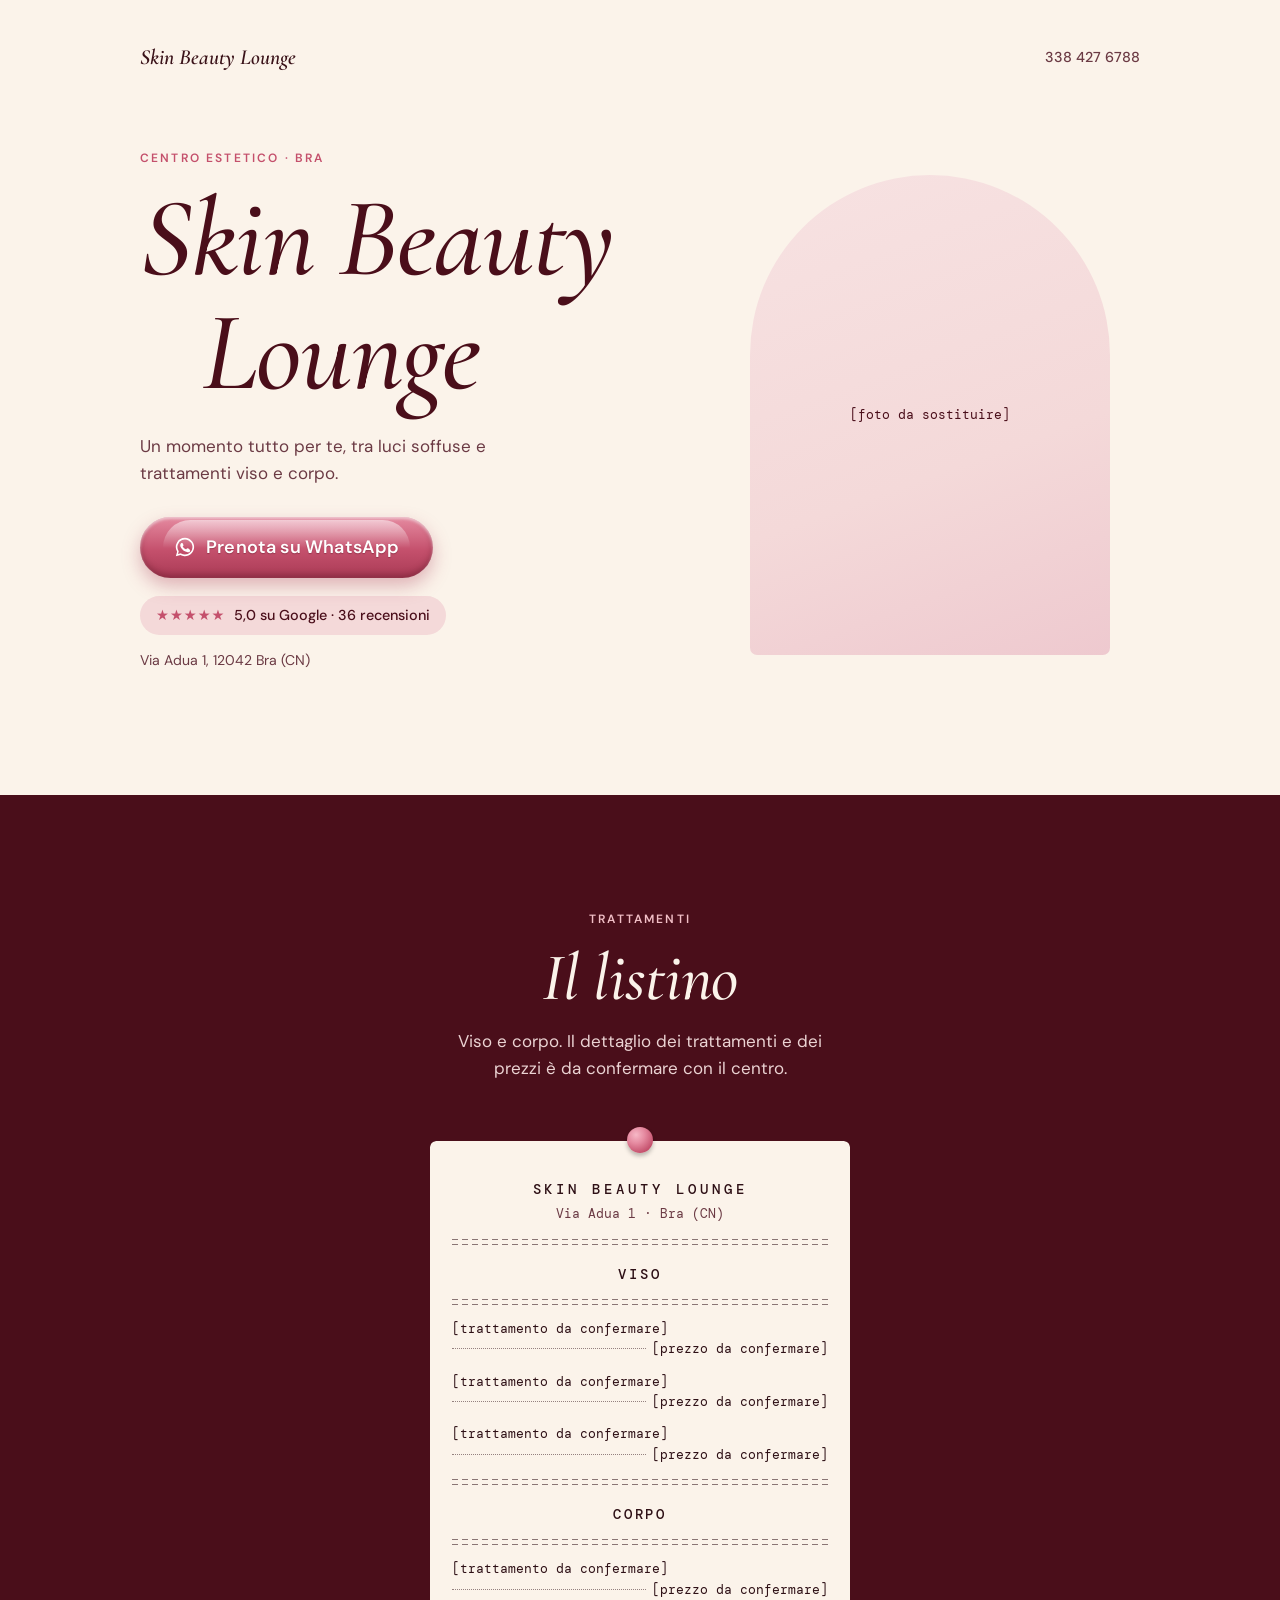
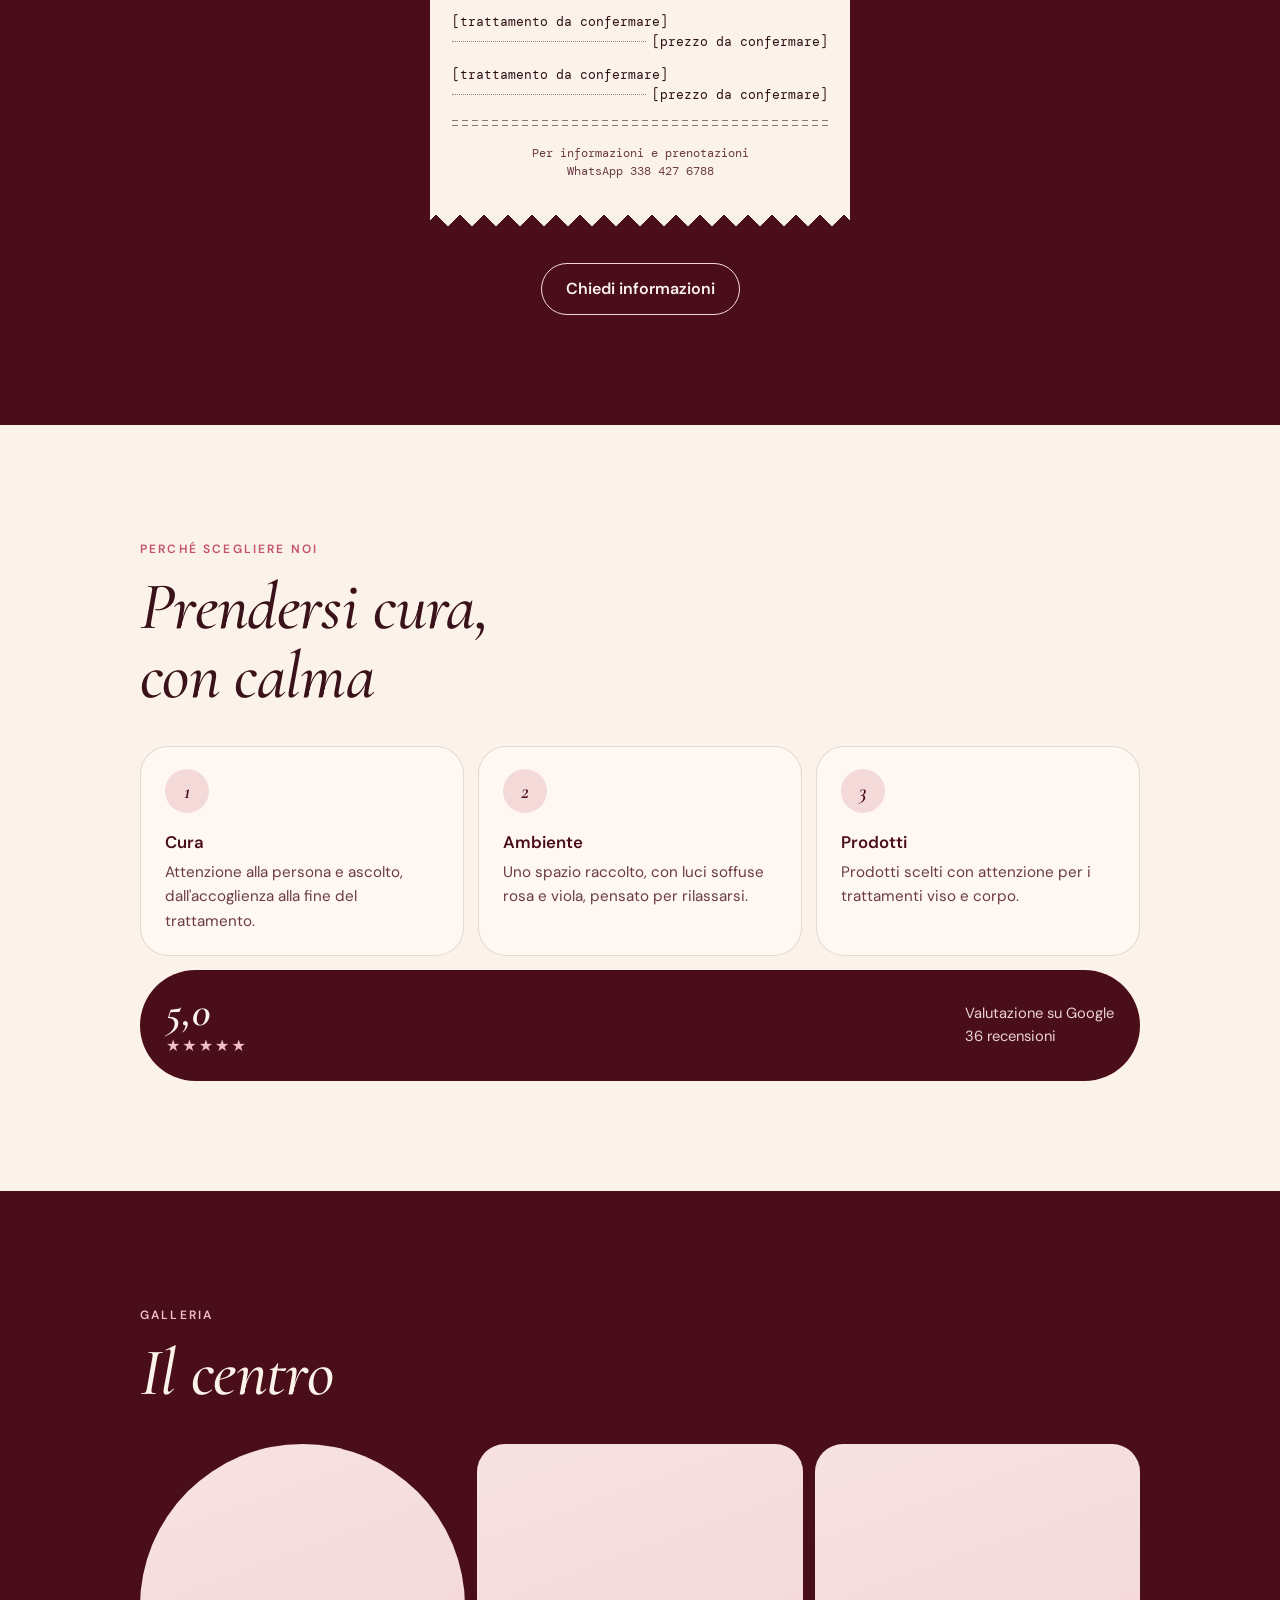
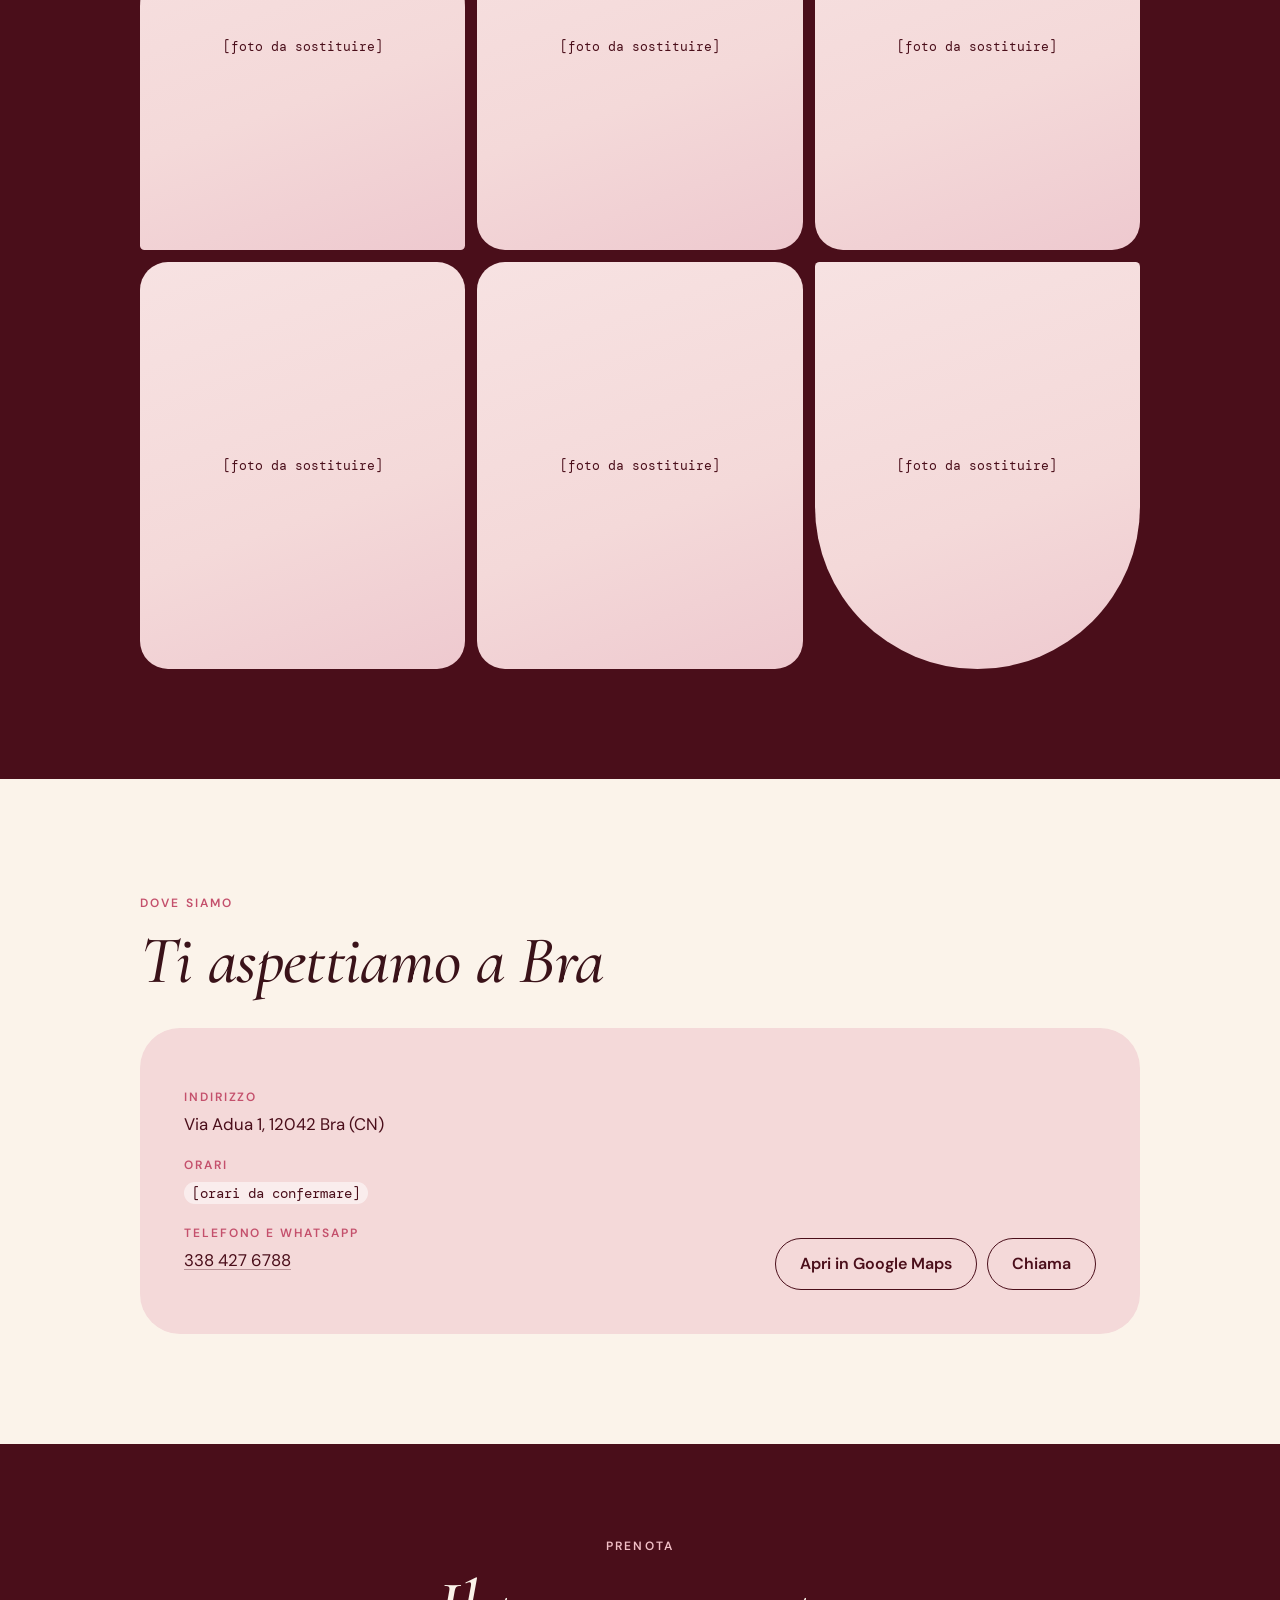
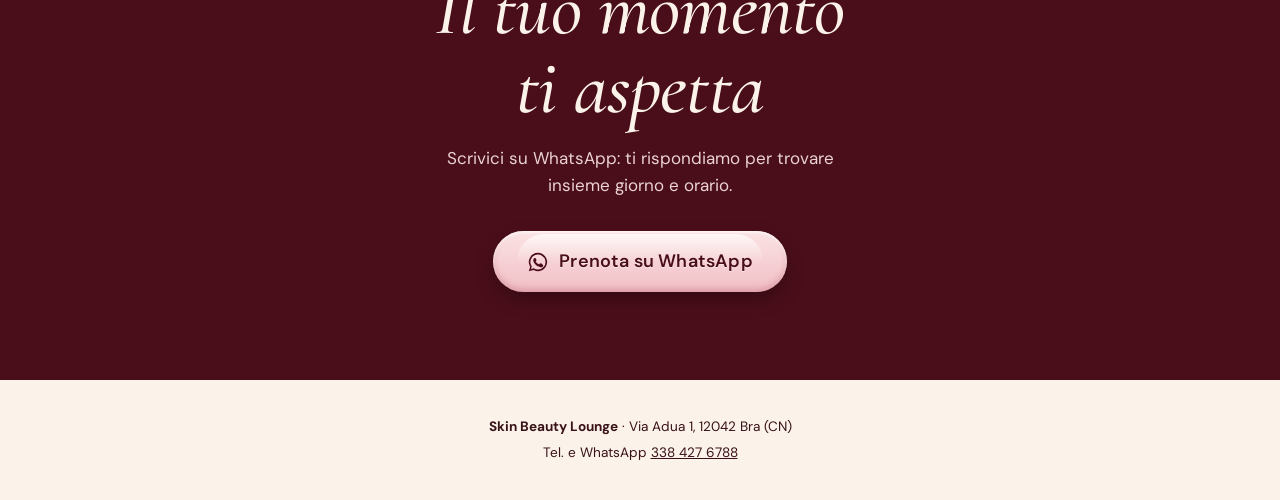
==== skin-beauty-lounge/index.html @ 9fcbefdb "Demo one-page Skin Beauty Lounge (Bra): landing mobile-first con listino a scontrino e pulsanti luci" ====
<!doctype html>
<html lang="it">
<head>
<meta charset="utf-8">
<meta name="viewport" content="width=device-width, initial-scale=1, viewport-fit=cover">
<title>Skin Beauty Lounge · Centro estetico a Bra</title>
<meta name="description" content="Skin Beauty Lounge, centro estetico in Via Adua 1 a Bra (CN). Trattamenti viso e corpo. Prenota su WhatsApp.">
<meta name="robots" content="noindex, nofollow">
<meta name="theme-color" content="#FBF3EA">
<link rel="preconnect" href="https://fonts.googleapis.com">
<link rel="preconnect" href="https://fonts.gstatic.com" crossorigin>
<link href="https://fonts.googleapis.com/css2?family=Cormorant+Garamond:ital,wght@1,500;1,600&family=DM+Mono:wght@400;500&family=DM+Sans:opsz,wght@9..40,400;9..40,500;9..40,600&display=swap" rel="stylesheet">
<style>
  :root{
    --cipria:#F4D9D9;
    --crema:#FBF3EA;
    --bordeaux:#4A0E1A;
    --rosa:#C4506C;
    --testo:#3A1219;
    --testo-soft:#6B3A44;
    --linea:rgba(74,14,26,.14);
    --r-xl:40px;
    --r-lg:28px;
    --gutter:20px;
    --serif:"Cormorant Garamond", "Playfair Display", Georgia, serif;
    --sans:"DM Sans", system-ui, -apple-system, "Segoe UI", sans-serif;
    --mono:"DM Mono", ui-monospace, "SFMono-Regular", Menlo, monospace;
  }
  *,*::before,*::after{box-sizing:border-box}
  html{-webkit-text-size-adjust:100%;scroll-behavior:smooth}
  body{
    margin:0;background:var(--crema);color:var(--testo);
    font-family:var(--sans);font-size:1rem;line-height:1.6;
    overflow-x:hidden;
    padding-bottom:calc(88px + env(safe-area-inset-bottom));
  }
  img{display:block;max-width:100%}
  a{color:inherit}
  .wrap{width:100%;max-width:1080px;margin:0 auto;padding:0 var(--gutter)}
  section{padding:72px 0}
  .crema{background:var(--crema);color:var(--testo)}
  .bordeaux{background:var(--bordeaux);color:var(--crema)}

  .eyebrow{
    display:inline-block;font-size:.75rem;font-weight:600;letter-spacing:.18em;
    text-transform:uppercase;color:var(--rosa);margin:0 0 14px;
  }
  .bordeaux .eyebrow{color:#F1BFC6}
  h1,h2{font-family:var(--serif);font-style:italic;font-weight:500;line-height:1.02;margin:0;letter-spacing:-.01em}
  h2{font-size:clamp(2.6rem, 10vw, 4.2rem)}
  .lead{font-size:1.0625rem;color:var(--testo-soft);max-width:34ch;margin:16px 0 0}
  .bordeaux .lead{color:#EBD3D3}

  /* ---------- Pulsanti lucidi a pillola ---------- */
  .gel{
    position:relative;isolation:isolate;
    display:inline-flex;align-items:center;justify-content:center;gap:10px;
    min-height:58px;padding:16px 34px;border:0;border-radius:999px;
    font-family:var(--sans);font-weight:600;font-size:1.125rem;letter-spacing:.01em;
    color:#fff;white-space:nowrap;text-decoration:none;text-shadow:0 1px 1px rgba(74,14,26,.35);
    background:linear-gradient(180deg,#E58AA0 0%,#C4506C 55%,#A93A55 100%);
    box-shadow:inset 0 2px 3px rgba(255,255,255,.55), inset 0 -3px 6px rgba(74,14,26,.35), 0 8px 18px rgba(169,58,85,.35);
    transition:transform .2s ease, filter .2s ease;
    -webkit-tap-highlight-color:transparent;
  }
  .gel::before{
    content:"";position:absolute;z-index:-1;pointer-events:none;
    top:3px;left:8%;right:8%;height:46%;
    border-radius:999px 999px 40px 40px / 999px 999px 18px 18px;
    background:linear-gradient(180deg,rgba(255,255,255,.55) 0%,rgba(255,255,255,0) 100%);
  }
  .gel svg{width:22px;height:22px;flex:none}
  .gel:hover{transform:translateY(-2px);filter:brightness(1.06)}
  .gel:active{transform:translateY(1px);filter:brightness(1)}
  .gel:focus-visible{outline:3px solid var(--bordeaux);outline-offset:4px}

  .gel--chiaro{
    color:var(--bordeaux);text-shadow:0 1px 0 rgba(255,255,255,.6);
    background:linear-gradient(180deg,#FBE3E3 0%,#F1BFC6 100%);
    box-shadow:inset 0 2px 3px rgba(255,255,255,.75), inset 0 -3px 6px rgba(169,58,85,.28), 0 8px 18px rgba(0,0,0,.25);
  }
  .gel--chiaro::before{background:linear-gradient(180deg,rgba(255,255,255,.7) 0%,rgba(255,255,255,0) 100%)}
  .gel--chiaro:focus-visible{outline-color:var(--crema)}

  /* Pulsanti piatti */
  .flat{
    display:inline-flex;align-items:center;justify-content:center;gap:8px;
    min-height:48px;padding:12px 24px;border-radius:999px;
    font-weight:600;font-size:1rem;text-decoration:none;
    border:1.5px solid var(--bordeaux);color:var(--bordeaux);background:transparent;
    transition:background .2s ease, color .2s ease;
  }
  .flat:hover{background:var(--bordeaux);color:var(--crema)}
  .flat:focus-visible{outline:3px solid var(--rosa);outline-offset:3px}

  /* ---------- Hero ---------- */
  .hero{padding:28px 0 64px;position:relative;overflow:hidden}
  .top{display:flex;align-items:center;justify-content:space-between;gap:12px;margin-bottom:40px}
  .marchio{font-family:var(--serif);font-style:italic;font-weight:600;font-size:1.35rem;line-height:1;text-decoration:none}
  .top a.tel{font-size:.9rem;font-weight:500;text-decoration:none;color:var(--testo-soft);white-space:nowrap;min-height:44px;display:inline-flex;align-items:center}
  .hero-grid{display:grid;gap:40px}
  .hero h1{font-size:clamp(3.6rem, 17vw, 7rem);color:var(--bordeaux)}
  .hero h1 span{display:block}
  .hero h1 .l2{padding-left:.55em}
  .hero .lead{margin-top:22px}
  .hero-cta{margin-top:30px;display:flex;flex-direction:column;align-items:flex-start;gap:18px}
  .rating{
    display:inline-flex;align-items:center;gap:8px;
    padding:8px 16px;border-radius:999px;background:var(--cipria);
    font-size:.9rem;font-weight:500;color:var(--bordeaux);white-space:nowrap;
  }
  .rating .stelle{color:var(--rosa);letter-spacing:1px}
  .arco{
    position:relative;justify-self:center;width:min(100%,360px);aspect-ratio:3/4;
    border-radius:999px 999px var(--r-xl) var(--r-xl);overflow:hidden;background:var(--cipria);
  }
  .arco img{width:100%;height:100%;object-fit:cover}
  .indirizzo-hero{margin-top:14px;font-size:.88rem;color:var(--testo-soft)}

  /* Segnaposto foto */
  .ph{
    width:100%;height:100%;display:flex;align-items:center;justify-content:center;text-align:center;
    padding:16px;background:linear-gradient(160deg,#F7E2E2 0%,var(--cipria) 60%,#EEC9CF 100%);
    color:var(--bordeaux);font-family:var(--mono);font-size:.8rem;
  }

  /* ---------- Listino scontrino ---------- */
  .listino-head{text-align:center;margin-bottom:44px}
  .listino-head .lead{margin-left:auto;margin-right:auto}
  .scontrino-box{position:relative;max-width:420px;margin:0 auto;padding-top:14px}
  .spillo{
    position:absolute;top:0;left:50%;transform:translateX(-50%);z-index:2;
    width:26px;height:26px;border-radius:50%;
    background:radial-gradient(circle at 35% 30%,#F6B8C6 0%,#E58AA0 35%,var(--rosa) 75%,#A93A55 100%);
    box-shadow:0 3px 4px rgba(0,0,0,.25);
  }
  .scontrino{
    --dente:12px;
    position:relative;background:var(--crema);color:#2E1016;
    font-family:var(--mono);font-size:.82rem;line-height:1.55;
    padding:38px 22px calc(34px + var(--dente));
    border-radius:6px 6px 0 0;
    -webkit-mask:
      linear-gradient(#000 0 0) top/100% calc(100% - var(--dente)) no-repeat,
      conic-gradient(from -45deg at bottom, #0000, #000 1deg 89deg, #0000 90deg) bottom/calc(var(--dente)*2) var(--dente) repeat-x;
            mask:
      linear-gradient(#000 0 0) top/100% calc(100% - var(--dente)) no-repeat,
      conic-gradient(from -45deg at bottom, #0000, #000 1deg 89deg, #0000 90deg) bottom/calc(var(--dente)*2) var(--dente) repeat-x;
  }
  .sc-centro{text-align:center}
  .sc-titolo{font-weight:500;letter-spacing:.28em;font-size:.88rem;margin:0}
  .sc-sub{margin:4px 0 0;color:#6B3A44}
  .sc-sep{border:0;margin:14px 0;height:6px;
    background:repeating-linear-gradient(90deg,#2E1016 0 6px,transparent 6px 10px) top/100% 1px no-repeat,
               repeating-linear-gradient(90deg,#2E1016 0 6px,transparent 6px 10px) bottom/100% 1px no-repeat;
    opacity:.55}
  .sc-cat{margin:18px 0 8px;text-align:center;font-weight:500;letter-spacing:.2em;font-size:.9rem}
  .sc-riga{display:flex;flex-wrap:wrap;align-items:baseline;column-gap:6px;margin:12px 0}
  .sc-riga .nome{flex:1 0 100%}
  .sc-riga .punti{flex:1 1 auto;min-width:16px;border-bottom:1.5px dotted rgba(46,16,22,.5);transform:translateY(-4px)}
  .sc-riga .prezzo{flex:0 0 auto;text-align:right}
  .sc-nota{margin:18px 0 0;text-align:center;color:#6B3A44;font-size:.76rem}
  .listino-cta{text-align:center;margin-top:36px}
  .listino-cta .flat{border-color:var(--cipria);color:var(--crema)}
  .listino-cta .flat:hover{background:var(--cipria);color:var(--bordeaux)}

  /* ---------- Perché noi ---------- */
  .punti-grid{display:grid;gap:14px;margin-top:36px}
  .punto{
    display:flex;gap:16px;align-items:flex-start;
    padding:22px 24px;border-radius:var(--r-lg);background:#fff8f2;border:1px solid var(--linea);
  }
  .punto .n{
    flex:none;width:44px;height:44px;border-radius:999px;display:grid;place-items:center;
    background:var(--cipria);color:var(--bordeaux);font-family:var(--serif);font-style:italic;font-size:1.35rem;font-weight:600;
  }
  .punto h3{margin:0 0 4px;font-size:1.05rem;font-weight:600;color:var(--bordeaux)}
  .punto p{margin:0;color:var(--testo-soft);font-size:.95rem}
  .google{
    margin-top:14px;display:flex;align-items:center;justify-content:space-between;gap:16px;flex-wrap:wrap;
    padding:22px 26px;border-radius:999px;background:var(--bordeaux);color:var(--crema);
  }
  .google .voto{font-family:var(--serif);font-style:italic;font-size:2.6rem;line-height:1;font-weight:600}
  .google .stelle{color:#F1BFC6;letter-spacing:2px;font-size:1rem}
  .google .det{font-size:.92rem;color:#EBD3D3}

  /* ---------- Galleria ---------- */
  .galleria-grid{display:grid;grid-template-columns:1fr 1fr;gap:12px;margin-top:36px}
  .slot{margin:0;border-radius:var(--r-lg);overflow:hidden;aspect-ratio:4/5;background:var(--cipria)}
  .slot:nth-child(1){grid-column:span 2;aspect-ratio:16/10;border-radius:999px 999px var(--r-lg) var(--r-lg)}
  .slot:nth-child(6){grid-column:span 2;aspect-ratio:16/9;border-radius:var(--r-lg) var(--r-lg) 999px 999px}
  .slot img{width:100%;height:100%;object-fit:cover}

  /* ---------- Dove siamo ---------- */
  .dove-card{
    margin-top:32px;border-radius:var(--r-xl);background:var(--cipria);padding:28px 24px;
    display:grid;gap:22px;
  }
  .info dt{font-size:.75rem;font-weight:600;letter-spacing:.16em;text-transform:uppercase;color:var(--rosa);margin:0 0 4px}
  .info dd{margin:0 0 18px;font-size:1.05rem;color:var(--bordeaux)}
  .info dd:last-child{margin-bottom:0}
  .info a{text-decoration-color:rgba(74,14,26,.35);text-underline-offset:3px}
  .segnaposto{font-family:var(--mono);font-size:.9rem;background:rgba(255,255,255,.55);padding:2px 8px;border-radius:999px}
  .dove-azioni{display:flex;flex-wrap:wrap;gap:10px}

  /* ---------- CTA finale ---------- */
  .finale{text-align:center;padding:88px 0}
  .finale h2{font-size:clamp(2.8rem, 12vw, 4.8rem)}
  .finale .lead{margin:18px auto 32px}

  footer{padding:32px 0;font-size:.85rem;color:var(--testo-soft);text-align:center}
  footer p{margin:4px 0}

  /* ---------- WhatsApp flottante (mobile) ---------- */
  .wa-float{
    position:fixed;z-index:50;left:16px;right:16px;bottom:calc(14px + env(safe-area-inset-bottom));
    display:flex;align-items:center;justify-content:center;gap:10px;
    min-height:56px;border-radius:999px;text-decoration:none;
    background:var(--bordeaux);color:var(--crema);font-weight:600;font-size:1rem;
    border:1.5px solid rgba(251,243,234,.45);
    transition:transform .2s ease, background .2s ease;
  }
  .wa-float:hover{background:#5d1424;transform:translateY(-2px)}
  .wa-float svg{width:22px;height:22px}
  .wa-float:focus-visible{outline:3px solid var(--rosa);outline-offset:3px}

  /* ---------- Reveal ---------- */
  .js .reveal{opacity:0;transform:translateY(18px);transition:opacity .7s ease, transform .7s ease}
  .js .reveal.in{opacity:1;transform:none}
  @media (prefers-reduced-motion: reduce){
    html{scroll-behavior:auto}
    .js .reveal{opacity:1;transform:none;transition:none}
    .gel,.flat,.wa-float{transition:none}
  }

  /* ---------- Desktop ---------- */
  @media (min-width: 900px){
    :root{--gutter:40px}
    body{padding-bottom:0}
    .wa-float{display:none}
    section{padding:110px 0}
    .hero{padding:36px 0 110px}
    .top{margin-bottom:64px}
    .hero-grid{grid-template-columns:1.25fr 1fr;align-items:center;gap:56px}
    .hero-cta{flex-direction:row;flex-wrap:wrap;align-items:center}
    .punti-grid{grid-template-columns:repeat(3,1fr)}
    .punto{flex-direction:column}
    .galleria-grid{grid-template-columns:repeat(3,1fr)}
    .slot:nth-child(1),.slot:nth-child(6){grid-column:auto;aspect-ratio:4/5}
    .slot:nth-child(1){border-radius:999px 999px var(--r-lg) var(--r-lg)}
    .slot:nth-child(6){border-radius:var(--r-lg) var(--r-lg) 999px 999px}
    .dove-card{grid-template-columns:1.4fr 1fr;align-items:end;padding:44px}
    .dove-azioni{justify-content:flex-end}
  }
</style>
</head>
<body>

<!-- 1. HERO -->
<header class="hero crema">
  <div class="wrap">
    <div class="top">
      <a class="marchio" href="#">Skin Beauty Lounge</a>
      <a class="tel" href="tel:+393384276788">338 427 6788</a>
    </div>

    <div class="hero-grid">
      <div class="reveal">
        <p class="eyebrow">Centro estetico · Bra</p>
        <h1><span>Skin Beauty</span><span class="l2">Lounge</span></h1>
        <p class="lead">Un momento tutto per te, tra luci soffuse e trattamenti viso e corpo.</p>
        <div class="hero-cta">
          <a class="gel js-wa" href="https://wa.me/393384276788?text=Buongiorno%2C%20vorrei%20prenotare%20un%20trattamento" target="_blank" rel="noopener">
            <svg viewBox="0 0 24 24" fill="currentColor" aria-hidden="true"><path d="M12 2a10 10 0 0 0-8.6 15.1L2 22l5-1.3A10 10 0 1 0 12 2Zm0 18.2c-1.5 0-3-.4-4.3-1.2l-.3-.2-3 .8.8-2.9-.2-.3A8.2 8.2 0 1 1 12 20.2Zm4.5-6.1c-.2-.1-1.5-.7-1.7-.8-.2-.1-.4-.1-.6.1l-.8 1c-.1.2-.3.2-.5.1a6.7 6.7 0 0 1-3.3-2.9c-.2-.4.2-.4.7-1.3.1-.2 0-.3 0-.4l-.8-1.8c-.2-.5-.4-.4-.6-.4h-.5a1 1 0 0 0-.7.3 3 3 0 0 0-.9 2.2c0 1.3.9 2.6 1.1 2.8.1.2 1.9 2.9 4.6 4 1.7.7 2.4.8 3.2.7.5-.1 1.5-.6 1.8-1.2.2-.6.2-1.1.1-1.2l-.5-.2Z"/></svg>
            Prenota su WhatsApp
          </a>
          <span class="rating"><span class="stelle" aria-hidden="true">★★★★★</span> 5,0 su Google · 36 recensioni</span>
        </div>
        <p class="indirizzo-hero">Via Adua 1, 12042 Bra (CN)</p>
      </div>

      <div class="arco reveal">
        <img data-src="foto/hero.jpg" alt="Ambiente interno di Skin Beauty Lounge">
      </div>
    </div>
  </div>
</header>

<main>

<!-- 2. TRATTAMENTI -->
<section class="bordeaux" id="trattamenti">
  <div class="wrap">
    <div class="listino-head reveal">
      <p class="eyebrow">Trattamenti</p>
      <h2>Il listino</h2>
      <p class="lead">Viso e corpo. Il dettaglio dei trattamenti e dei prezzi è da confermare con il centro.</p>
    </div>

    <div class="scontrino-box reveal">
      <span class="spillo" aria-hidden="true"></span>
      <div class="scontrino">
        <div class="sc-centro">
          <p class="sc-titolo">SKIN BEAUTY LOUNGE</p>
          <p class="sc-sub">Via Adua 1 · Bra (CN)</p>
        </div>
        <hr class="sc-sep">
        <p class="sc-cat">VISO</p>
        <hr class="sc-sep">
        <div class="sc-riga"><span class="nome">[trattamento da confermare]</span><span class="punti"></span><span class="prezzo">[prezzo da confermare]</span></div>
        <div class="sc-riga"><span class="nome">[trattamento da confermare]</span><span class="punti"></span><span class="prezzo">[prezzo da confermare]</span></div>
        <div class="sc-riga"><span class="nome">[trattamento da confermare]</span><span class="punti"></span><span class="prezzo">[prezzo da confermare]</span></div>

        <hr class="sc-sep">
        <p class="sc-cat">CORPO</p>
        <hr class="sc-sep">
        <div class="sc-riga"><span class="nome">[trattamento da confermare]</span><span class="punti"></span><span class="prezzo">[prezzo da confermare]</span></div>
        <div class="sc-riga"><span class="nome">[trattamento da confermare]</span><span class="punti"></span><span class="prezzo">[prezzo da confermare]</span></div>
        <div class="sc-riga"><span class="nome">[trattamento da confermare]</span><span class="punti"></span><span class="prezzo">[prezzo da confermare]</span></div>

        <hr class="sc-sep">
        <p class="sc-nota">Per informazioni e prenotazioni<br>WhatsApp 338 427 6788</p>
      </div>
    </div>

    <div class="listino-cta reveal">
      <a class="flat js-wa" href="https://wa.me/393384276788?text=Buongiorno%2C%20vorrei%20prenotare%20un%20trattamento" target="_blank" rel="noopener">Chiedi informazioni</a>
    </div>
  </div>
</section>

<!-- 3. PERCHÉ SCEGLIERE NOI -->
<section class="crema" id="perche">
  <div class="wrap">
    <div class="reveal">
      <p class="eyebrow">Perché scegliere noi</p>
      <h2>Prendersi cura,<br>con calma</h2>
    </div>

    <div class="punti-grid">
      <div class="punto reveal">
        <span class="n">1</span>
        <div><h3>Cura</h3><p>Attenzione alla persona e ascolto, dall'accoglienza alla fine del trattamento.</p></div>
      </div>
      <div class="punto reveal">
        <span class="n">2</span>
        <div><h3>Ambiente</h3><p>Uno spazio raccolto, con luci soffuse rosa e viola, pensato per rilassarsi.</p></div>
      </div>
      <div class="punto reveal">
        <span class="n">3</span>
        <div><h3>Prodotti</h3><p>Prodotti scelti con attenzione per i trattamenti viso e corpo.</p></div>
      </div>
    </div>

    <div class="google reveal">
      <div>
        <div class="voto">5,0</div>
        <div class="stelle" aria-hidden="true">★★★★★</div>
      </div>
      <div class="det">Valutazione su Google<br>36 recensioni</div>
    </div>
  </div>
</section>

<!-- 4. GALLERIA -->
<section class="bordeaux" id="galleria">
  <div class="wrap">
    <div class="reveal">
      <p class="eyebrow">Galleria</p>
      <h2>Il centro</h2>
    </div>
    <div class="galleria-grid">
      <figure class="slot reveal"><img data-src="foto/foto-1.jpg" alt="Skin Beauty Lounge, foto 1"></figure>
      <figure class="slot reveal"><img data-src="foto/foto-2.jpg" alt="Skin Beauty Lounge, foto 2"></figure>
      <figure class="slot reveal"><img data-src="foto/foto-3.jpg" alt="Skin Beauty Lounge, foto 3"></figure>
      <figure class="slot reveal"><img data-src="foto/foto-4.jpg" alt="Skin Beauty Lounge, foto 4"></figure>
      <figure class="slot reveal"><img data-src="foto/foto-5.jpg" alt="Skin Beauty Lounge, foto 5"></figure>
      <figure class="slot reveal"><img data-src="foto/foto-6.jpg" alt="Skin Beauty Lounge, foto 6"></figure>
    </div>
  </div>
</section>

<!-- 5. DOVE SIAMO -->
<section class="crema" id="dove">
  <div class="wrap">
    <div class="reveal">
      <p class="eyebrow">Dove siamo</p>
      <h2>Ti aspettiamo a Bra</h2>
    </div>
    <div class="dove-card reveal">
      <dl class="info">
        <dt>Indirizzo</dt>
        <dd>Via Adua 1, 12042 Bra (CN)</dd>
        <dt>Orari</dt>
        <dd><span class="segnaposto">[orari da confermare]</span></dd>
        <dt>Telefono e WhatsApp</dt>
        <dd><a href="tel:+393384276788">338 427 6788</a></dd>
      </dl>
      <div class="dove-azioni">
        <a class="flat" href="https://www.google.com/maps/search/?api=1&amp;query=Skin%20Beauty%20Lounge%20Via%20Adua%201%20Bra" target="_blank" rel="noopener">Apri in Google Maps</a>
        <a class="flat" href="tel:+393384276788">Chiama</a>
      </div>
    </div>
  </div>
</section>

<!-- 6. CTA FINALE -->
<section class="bordeaux finale" id="prenota">
  <div class="wrap reveal">
    <p class="eyebrow">Prenota</p>
    <h2>Il tuo momento<br>ti aspetta</h2>
    <p class="lead">Scrivici su WhatsApp: ti rispondiamo per trovare insieme giorno e orario.</p>
    <a class="gel gel--chiaro js-wa" href="https://wa.me/393384276788?text=Buongiorno%2C%20vorrei%20prenotare%20un%20trattamento" target="_blank" rel="noopener">
      <svg viewBox="0 0 24 24" fill="currentColor" aria-hidden="true"><path d="M12 2a10 10 0 0 0-8.6 15.1L2 22l5-1.3A10 10 0 1 0 12 2Zm0 18.2c-1.5 0-3-.4-4.3-1.2l-.3-.2-3 .8.8-2.9-.2-.3A8.2 8.2 0 1 1 12 20.2Zm4.5-6.1c-.2-.1-1.5-.7-1.7-.8-.2-.1-.4-.1-.6.1l-.8 1c-.1.2-.3.2-.5.1a6.7 6.7 0 0 1-3.3-2.9c-.2-.4.2-.4.7-1.3.1-.2 0-.3 0-.4l-.8-1.8c-.2-.5-.4-.4-.6-.4h-.5a1 1 0 0 0-.7.3 3 3 0 0 0-.9 2.2c0 1.3.9 2.6 1.1 2.8.1.2 1.9 2.9 4.6 4 1.7.7 2.4.8 3.2.7.5-.1 1.5-.6 1.8-1.2.2-.6.2-1.1.1-1.2l-.5-.2Z"/></svg>
      Prenota su WhatsApp
    </a>
  </div>
</section>

</main>

<footer class="crema">
  <div class="wrap">
    <p><strong>Skin Beauty Lounge</strong> · Via Adua 1, 12042 Bra (CN)</p>
    <p>Tel. e WhatsApp <a href="tel:+393384276788">338 427 6788</a></p>
  </div>
</footer>

<a class="wa-float js-wa" href="https://wa.me/393384276788?text=Buongiorno%2C%20vorrei%20prenotare%20un%20trattamento" target="_blank" rel="noopener" aria-label="Prenota su WhatsApp">
  <svg viewBox="0 0 24 24" fill="currentColor" aria-hidden="true"><path d="M12 2a10 10 0 0 0-8.6 15.1L2 22l5-1.3A10 10 0 1 0 12 2Zm0 18.2c-1.5 0-3-.4-4.3-1.2l-.3-.2-3 .8.8-2.9-.2-.3A8.2 8.2 0 1 1 12 20.2Zm4.5-6.1c-.2-.1-1.5-.7-1.7-.8-.2-.1-.4-.1-.6.1l-.8 1c-.1.2-.3.2-.5.1a6.7 6.7 0 0 1-3.3-2.9c-.2-.4.2-.4.7-1.3.1-.2 0-.3 0-.4l-.8-1.8c-.2-.5-.4-.4-.6-.4h-.5a1 1 0 0 0-.7.3 3 3 0 0 0-.9 2.2c0 1.3.9 2.6 1.1 2.8.1.2 1.9 2.9 4.6 4 1.7.7 2.4.8 3.2.7.5-.1 1.5-.6 1.8-1.2.2-.6.2-1.1.1-1.2l-.5-.2Z"/></svg>
  Prenota su WhatsApp
</a>

<script>
  document.documentElement.classList.add('js');

  // Foto: carica da foto/; se il file manca, mostra il segnaposto.
  document.querySelectorAll('img[data-src]').forEach(function (img) {
    var box = img.parentNode;
    function segnaposto() {
      var ph = document.createElement('div');
      ph.className = 'ph';
      ph.setAttribute('role', 'img');
      ph.setAttribute('aria-label', 'Foto da sostituire');
      ph.textContent = '[foto da sostituire]';
      box.replaceChild(ph, img);
    }
    img.addEventListener('error', segnaposto, { once: true });
    img.loading = 'lazy';
    img.decoding = 'async';
    img.src = img.getAttribute('data-src');
  });

  // Reveal leggero allo scroll
  var items = document.querySelectorAll('.reveal');
  if ('IntersectionObserver' in window) {
    var io = new IntersectionObserver(function (entries) {
      entries.forEach(function (e) {
        if (e.isIntersecting) { e.target.classList.add('in'); io.unobserve(e.target); }
      });
    }, { rootMargin: '0px 0px -5% 0px', threshold: 0.01 });
    items.forEach(function (el) { io.observe(el); });
  } else {
    items.forEach(function (el) { el.classList.add('in'); });
  }
</script>
</body>
</html>
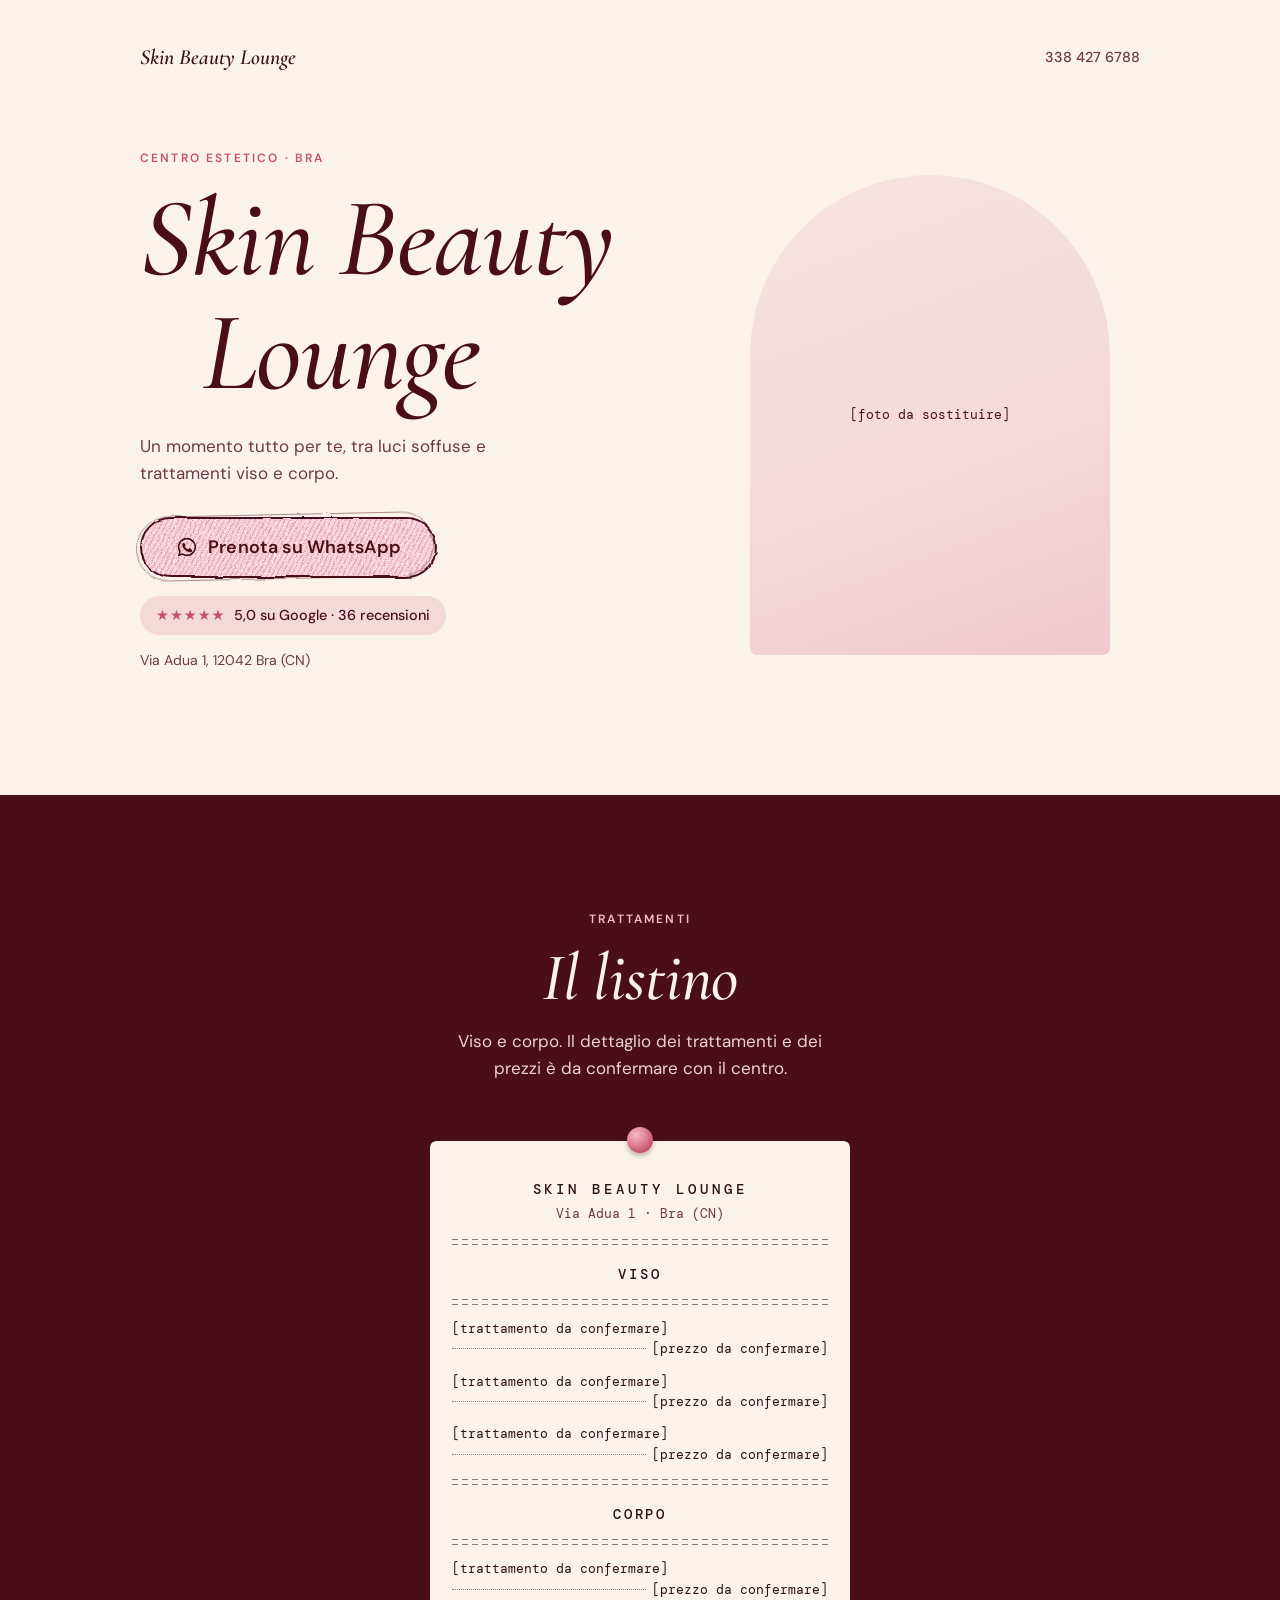
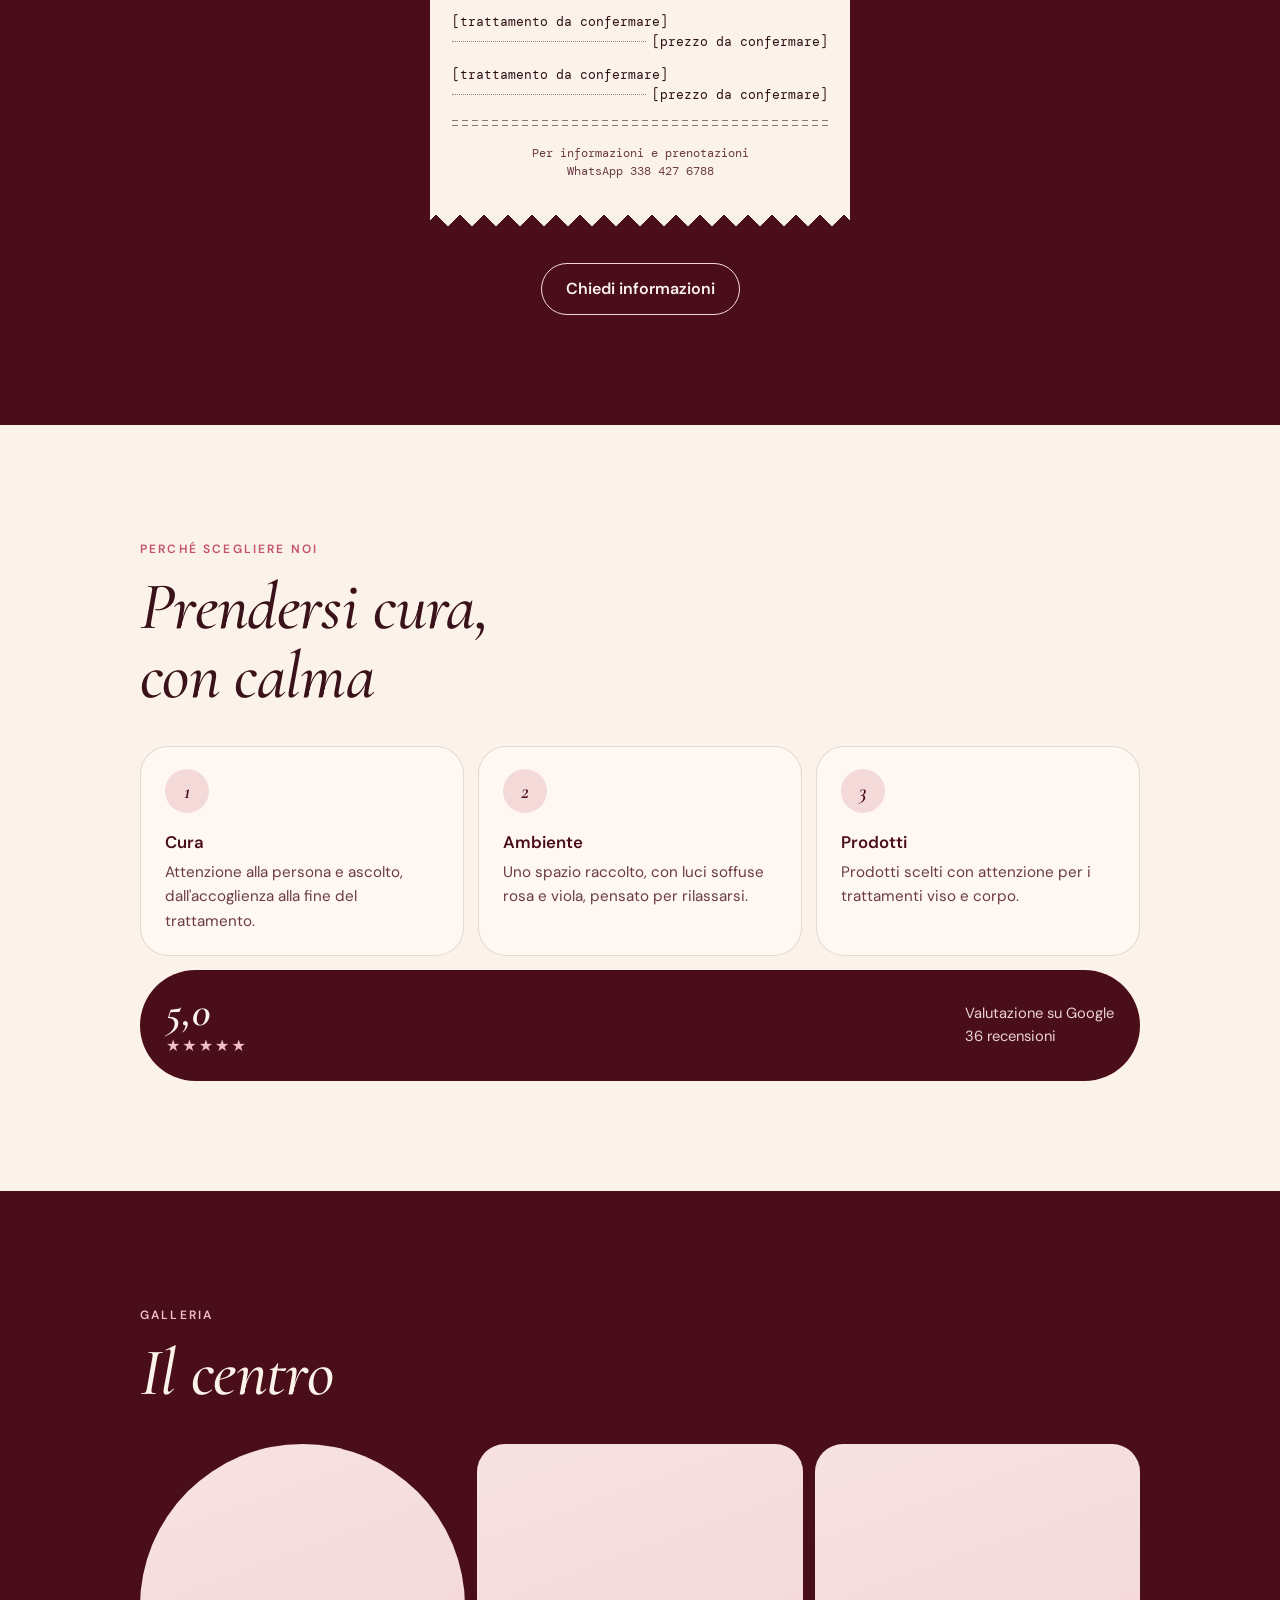
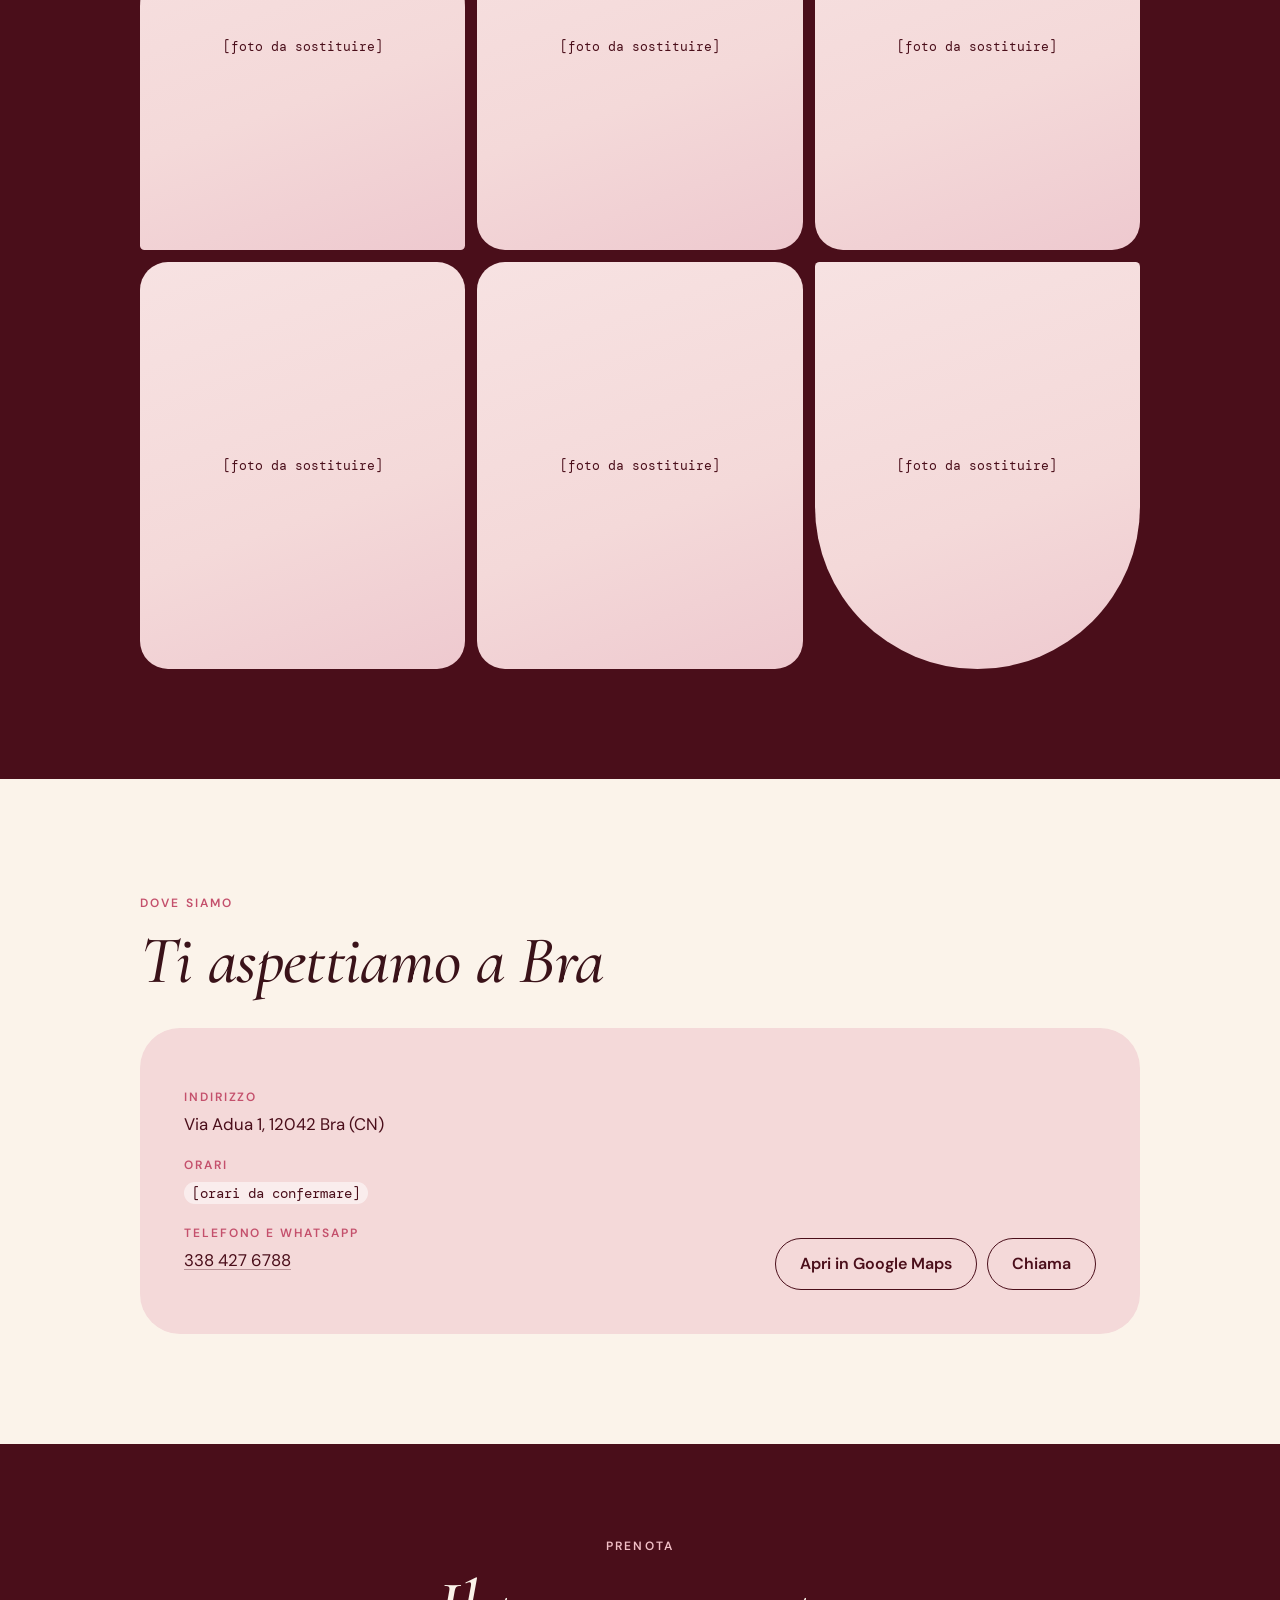
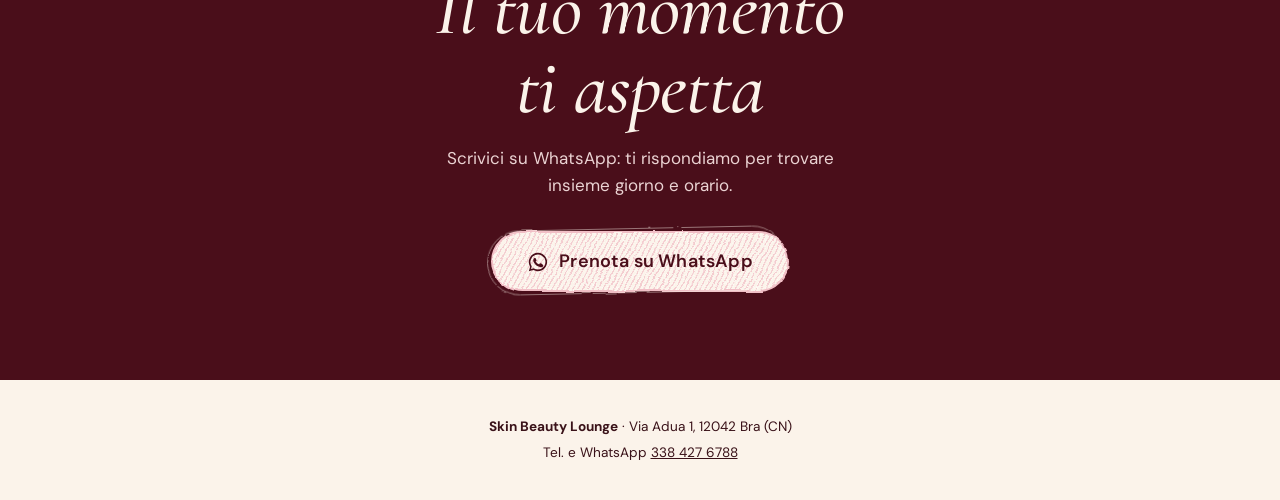
==== commit 0004ddee: "Pulsanti WhatsApp in stile matita pastello al posto dell'effetto gel Co-Authored-By: Claude Opus 5.5" ====
--- a/skin-beauty-lounge/index.html
+++ b/skin-beauty-lounge/index.html
@@ -51,35 +51,41 @@
   .lead{font-size:1.0625rem;color:var(--testo-soft);max-width:34ch;margin:16px 0 0}
   .bordeaux .lead{color:#EBD3D3}
 
-  /* ---------- Pulsanti lucidi a pillola ---------- */
+  /* ---------- Pulsanti "matita pastello" ---------- */
   .gel{
+    --fill:#F7CBD5; --tratto:rgba(196,80,108,.30); --linea-m:var(--bordeaux);
+    --grana:url("data:image/svg+xml,%3Csvg xmlns='http://www.w3.org/2000/svg' width='140' height='140'%3E%3Cfilter id='n'%3E%3CfeTurbulence type='fractalNoise' baseFrequency='1.1' numOctaves='2' stitchTiles='stitch'/%3E%3CfeColorMatrix values='0 0 0 0 1 0 0 0 0 .97 0 0 0 0 .93 0 0 0 -3 1.55'/%3E%3C/filter%3E%3Crect width='100%25' height='100%25' filter='url(%23n)'/%3E%3C/svg%3E");
     position:relative;isolation:isolate;
     display:inline-flex;align-items:center;justify-content:center;gap:10px;
-    min-height:58px;padding:16px 34px;border:0;border-radius:999px;
+    min-height:60px;padding:16px 36px;border:0;border-radius:999px;background:none;
     font-family:var(--sans);font-weight:600;font-size:1.125rem;letter-spacing:.01em;
-    color:#fff;white-space:nowrap;text-decoration:none;text-shadow:0 1px 1px rgba(74,14,26,.35);
-    background:linear-gradient(180deg,#E58AA0 0%,#C4506C 55%,#A93A55 100%);
-    box-shadow:inset 0 2px 3px rgba(255,255,255,.55), inset 0 -3px 6px rgba(74,14,26,.35), 0 8px 18px rgba(169,58,85,.35);
-    transition:transform .2s ease, filter .2s ease;
+    color:var(--bordeaux);white-space:nowrap;text-decoration:none;
+    transition:transform .2s ease;
     -webkit-tap-highlight-color:transparent;
   }
+  /* riempimento a pastello (colore + tratteggio + grana della carta) e contorno tracciato a mano */
+  .gel::before,.gel::after{content:"";position:absolute;z-index:-1;pointer-events:none;border-radius:999px;filter:url(#matita)}
   .gel::before{
-    content:"";position:absolute;z-index:-1;pointer-events:none;
-    top:3px;left:8%;right:8%;height:46%;
-    border-radius:999px 999px 40px 40px / 999px 999px 18px 18px;
-    background:linear-gradient(180deg,rgba(255,255,255,.55) 0%,rgba(255,255,255,0) 100%);
+    inset:0;
+    background:
+      var(--grana),
+      repeating-linear-gradient(-62deg,var(--tratto) 0 1.5px,transparent 1.5px 4.5px),
+      var(--fill);
+    border:2px solid var(--linea-m);
+  }
+  /* secondo passaggio di matita, leggermente storto */
+  .gel::after{
+    inset:-3px 3px -1px -4px;
+    border:1.5px solid var(--linea-m);opacity:.45;
+    transform:rotate(-1.2deg);
   }
   .gel svg{width:22px;height:22px;flex:none}
-  .gel:hover{transform:translateY(-2px);filter:brightness(1.06)}
-  .gel:active{transform:translateY(1px);filter:brightness(1)}
-  .gel:focus-visible{outline:3px solid var(--bordeaux);outline-offset:4px}
-
-  .gel--chiaro{
-    color:var(--bordeaux);text-shadow:0 1px 0 rgba(255,255,255,.6);
-    background:linear-gradient(180deg,#FBE3E3 0%,#F1BFC6 100%);
-    box-shadow:inset 0 2px 3px rgba(255,255,255,.75), inset 0 -3px 6px rgba(169,58,85,.28), 0 8px 18px rgba(0,0,0,.25);
-  }
-  .gel--chiaro::before{background:linear-gradient(180deg,rgba(255,255,255,.7) 0%,rgba(255,255,255,0) 100%)}
+  .gel:hover{transform:translateY(-2px) rotate(-1deg)}
+  .gel:active{transform:translateY(1px)}
+  .gel:focus-visible{outline:3px dashed var(--bordeaux);outline-offset:6px}
+
+  .gel--chiaro{--fill:#FBF3EA;--tratto:rgba(241,191,198,.75);--linea-m:#F1BFC6}
+  .gel--chiaro::after{border-color:var(--crema)}
   .gel--chiaro:focus-visible{outline-color:var(--crema)}
 
   /* Pulsanti piatti */
@@ -255,6 +261,7 @@
 </style>
 </head>
 <body>
+<svg width="0" height="0" style="position:absolute" aria-hidden="true" focusable="false"><filter id="matita" x="-5%" y="-20%" width="110%" height="140%"><feTurbulence type="fractalNoise" baseFrequency="0.035 0.09" numOctaves="2" seed="7"/><feDisplacementMap in="SourceGraphic" scale="3.5" xChannelSelector="R" yChannelSelector="G"/></filter></svg>
 
 <!-- 1. HERO -->
 <header class="hero crema">
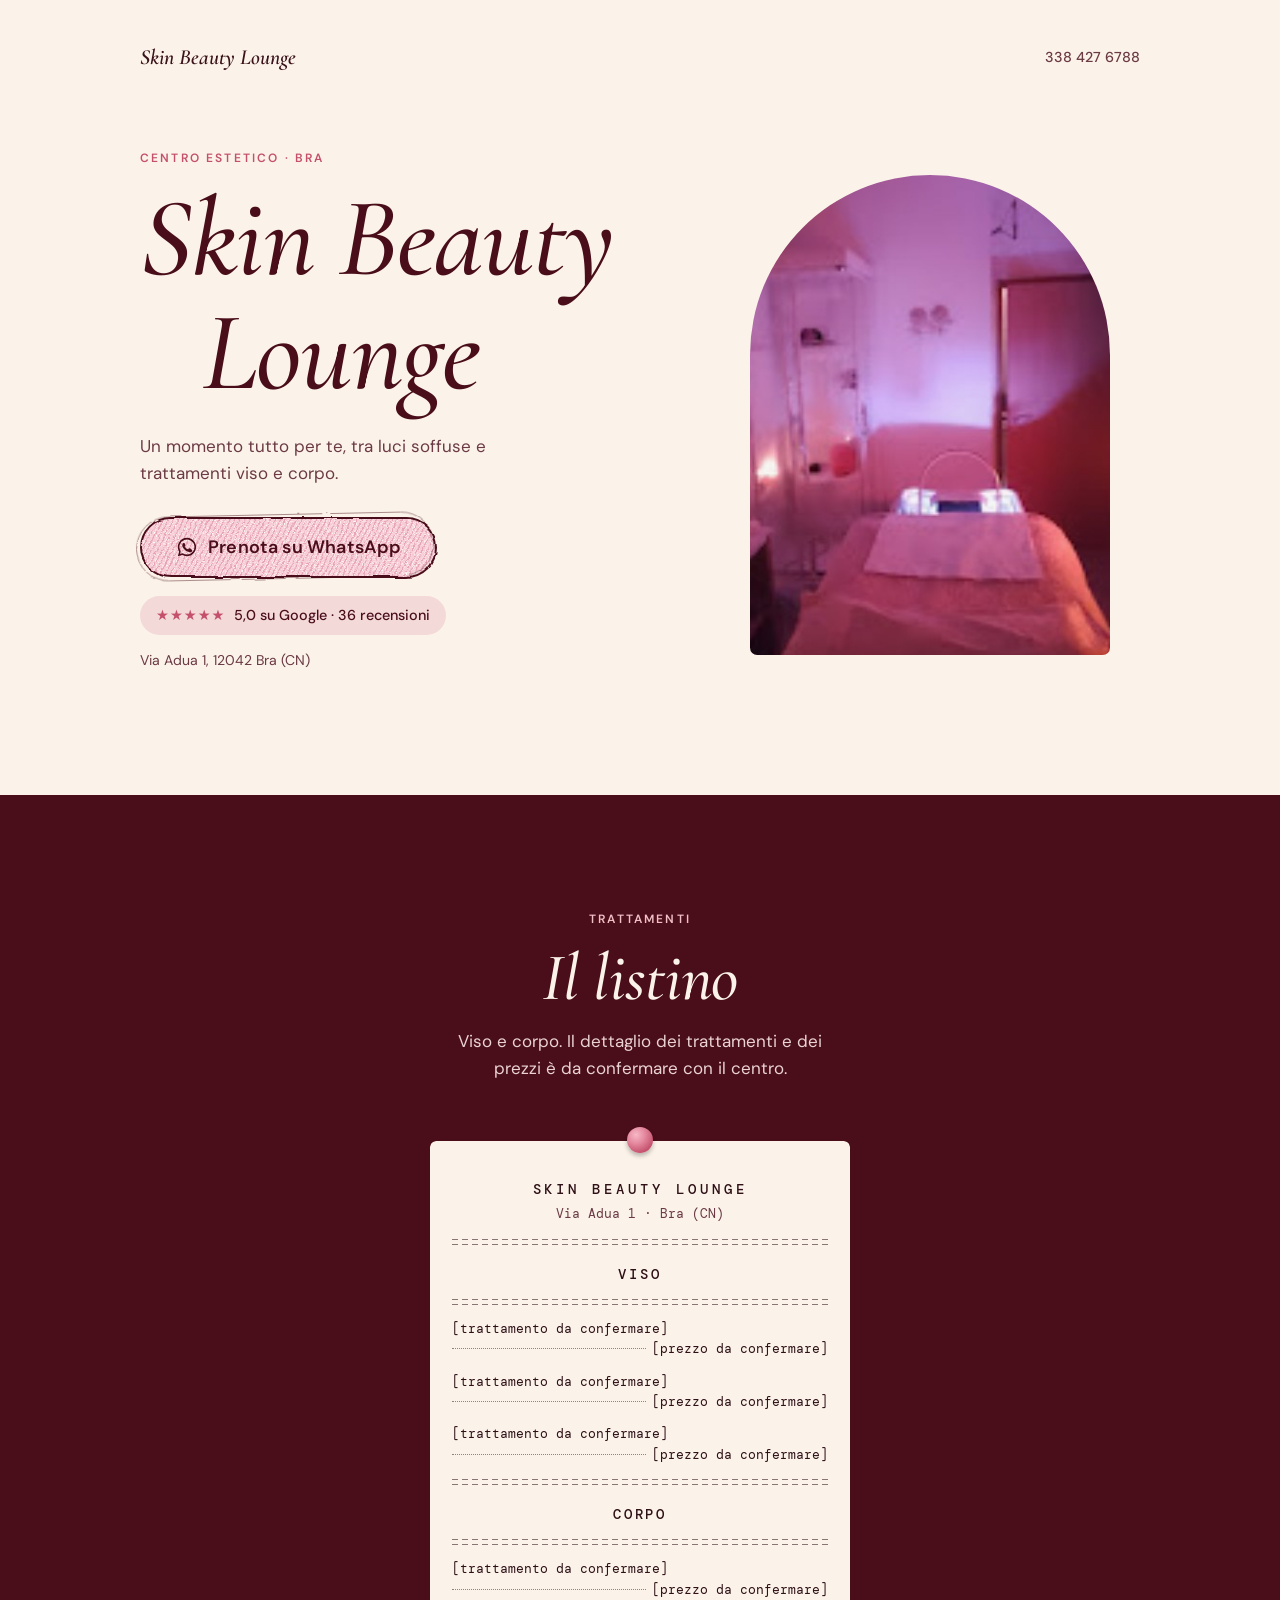
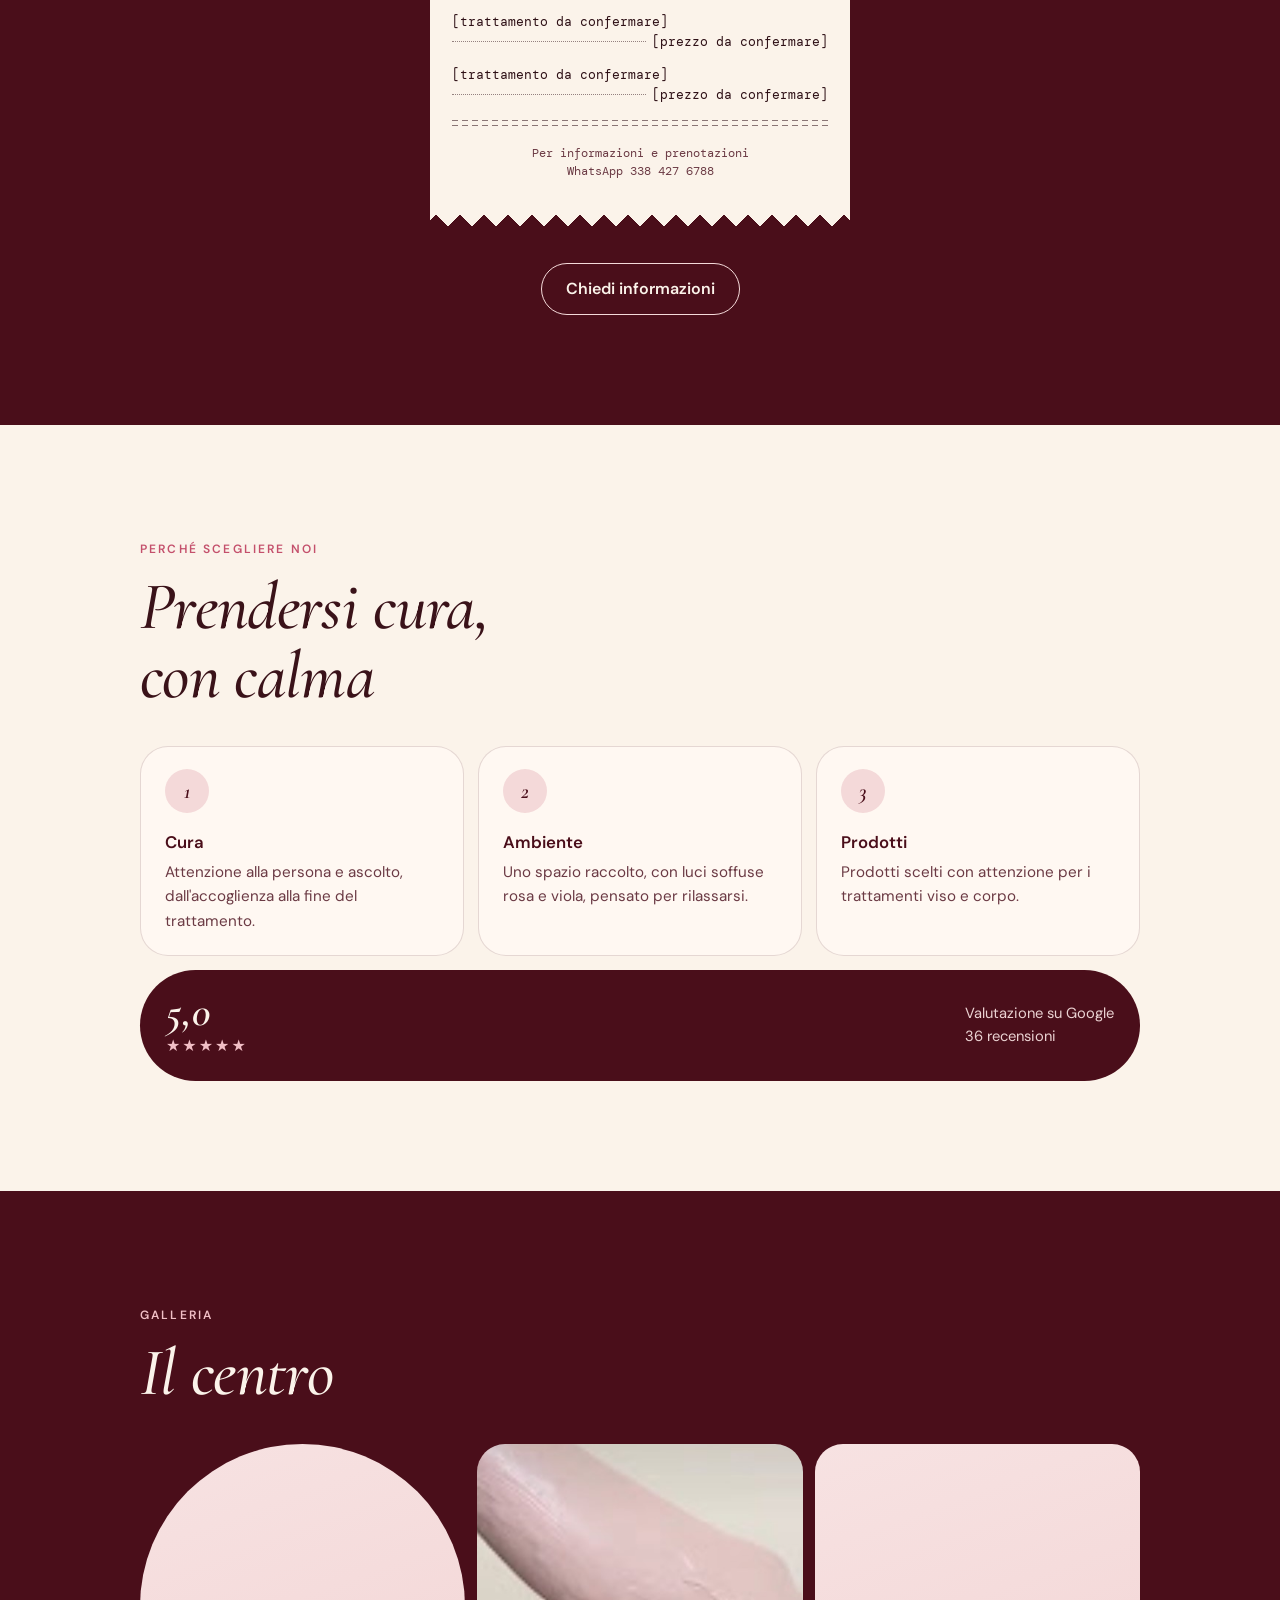
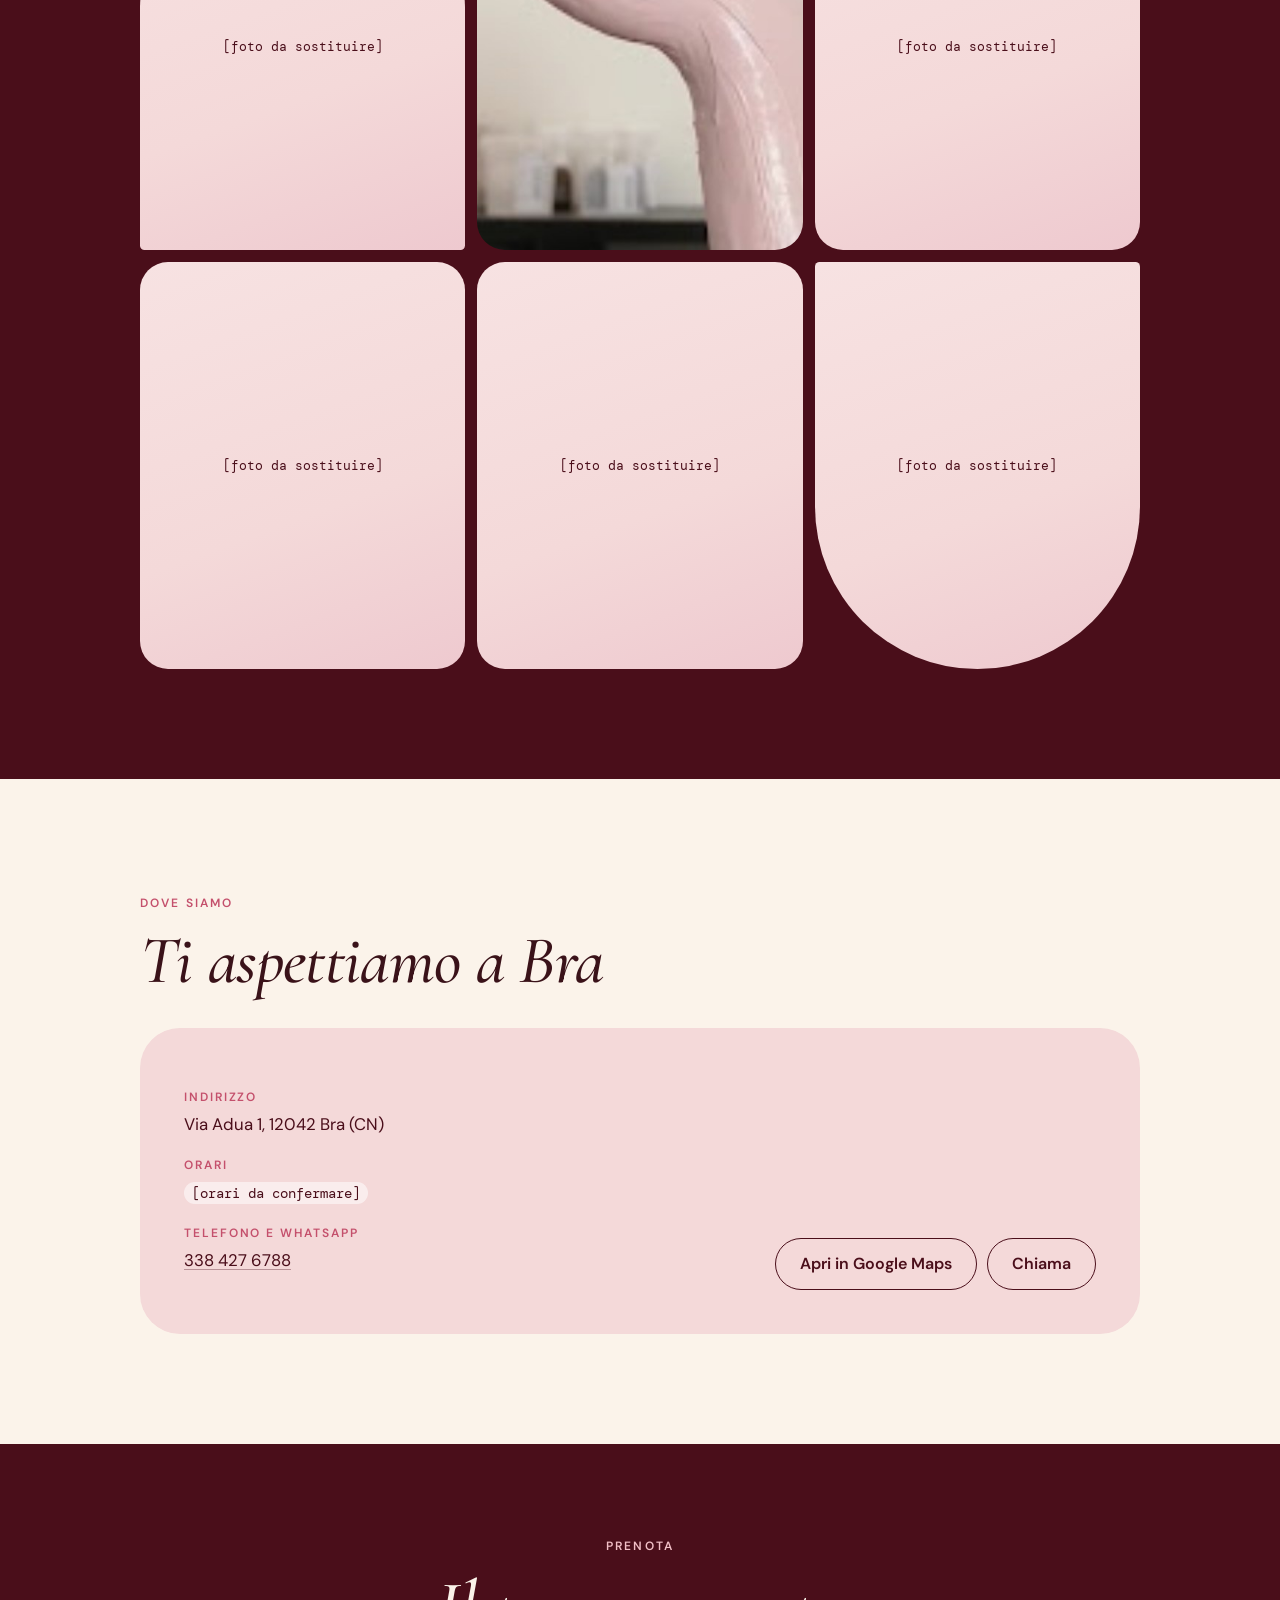
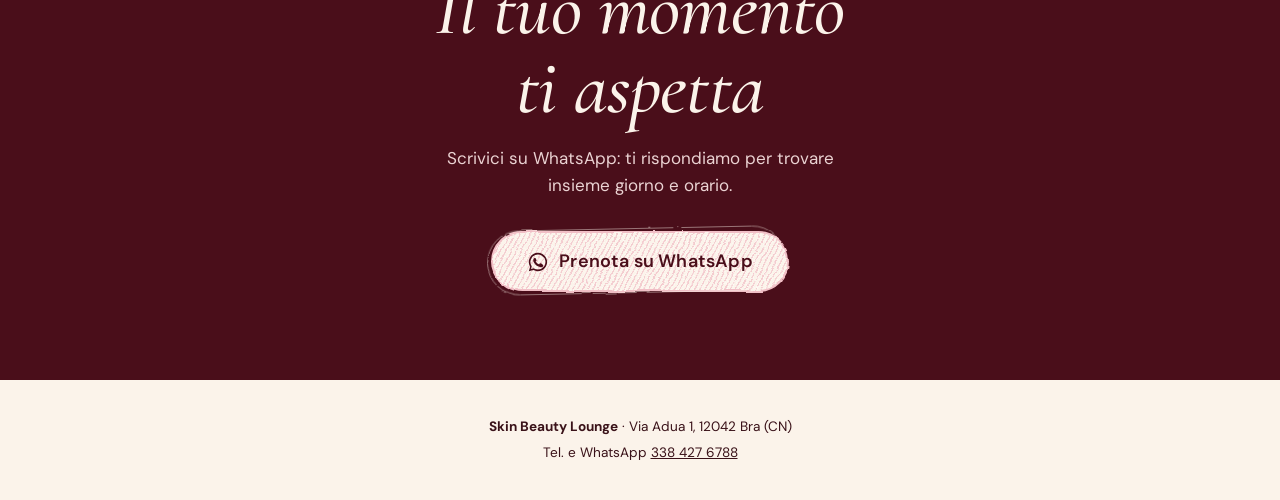
==== commit 523d9954: "Foto provvisorie da Google Maps: cabina nell'hero e crema tonificante in galleria Co-Authored-By: Cl" ====
--- a/skin-beauty-lounge/index.html
+++ b/skin-beauty-lounge/index.html
@@ -287,7 +287,7 @@
       </div>
 
       <div class="arco reveal">
-        <img data-src="foto/hero.jpg" alt="Ambiente interno di Skin Beauty Lounge">
+        <img data-src="foto/hero.jpg" alt="Cabina di Skin Beauty Lounge con lettino e luce rosa e viola">
       </div>
     </div>
   </div>
@@ -378,7 +378,7 @@
     </div>
     <div class="galleria-grid">
       <figure class="slot reveal"><img data-src="foto/foto-1.jpg" alt="Skin Beauty Lounge, foto 1"></figure>
-      <figure class="slot reveal"><img data-src="foto/foto-2.jpg" alt="Skin Beauty Lounge, foto 2"></figure>
+      <figure class="slot reveal"><img data-src="foto/foto-2.jpg" alt="Applicazione di una crema rosa tonificante sulla gamba"></figure>
       <figure class="slot reveal"><img data-src="foto/foto-3.jpg" alt="Skin Beauty Lounge, foto 3"></figure>
       <figure class="slot reveal"><img data-src="foto/foto-4.jpg" alt="Skin Beauty Lounge, foto 4"></figure>
       <figure class="slot reveal"><img data-src="foto/foto-5.jpg" alt="Skin Beauty Lounge, foto 5"></figure>
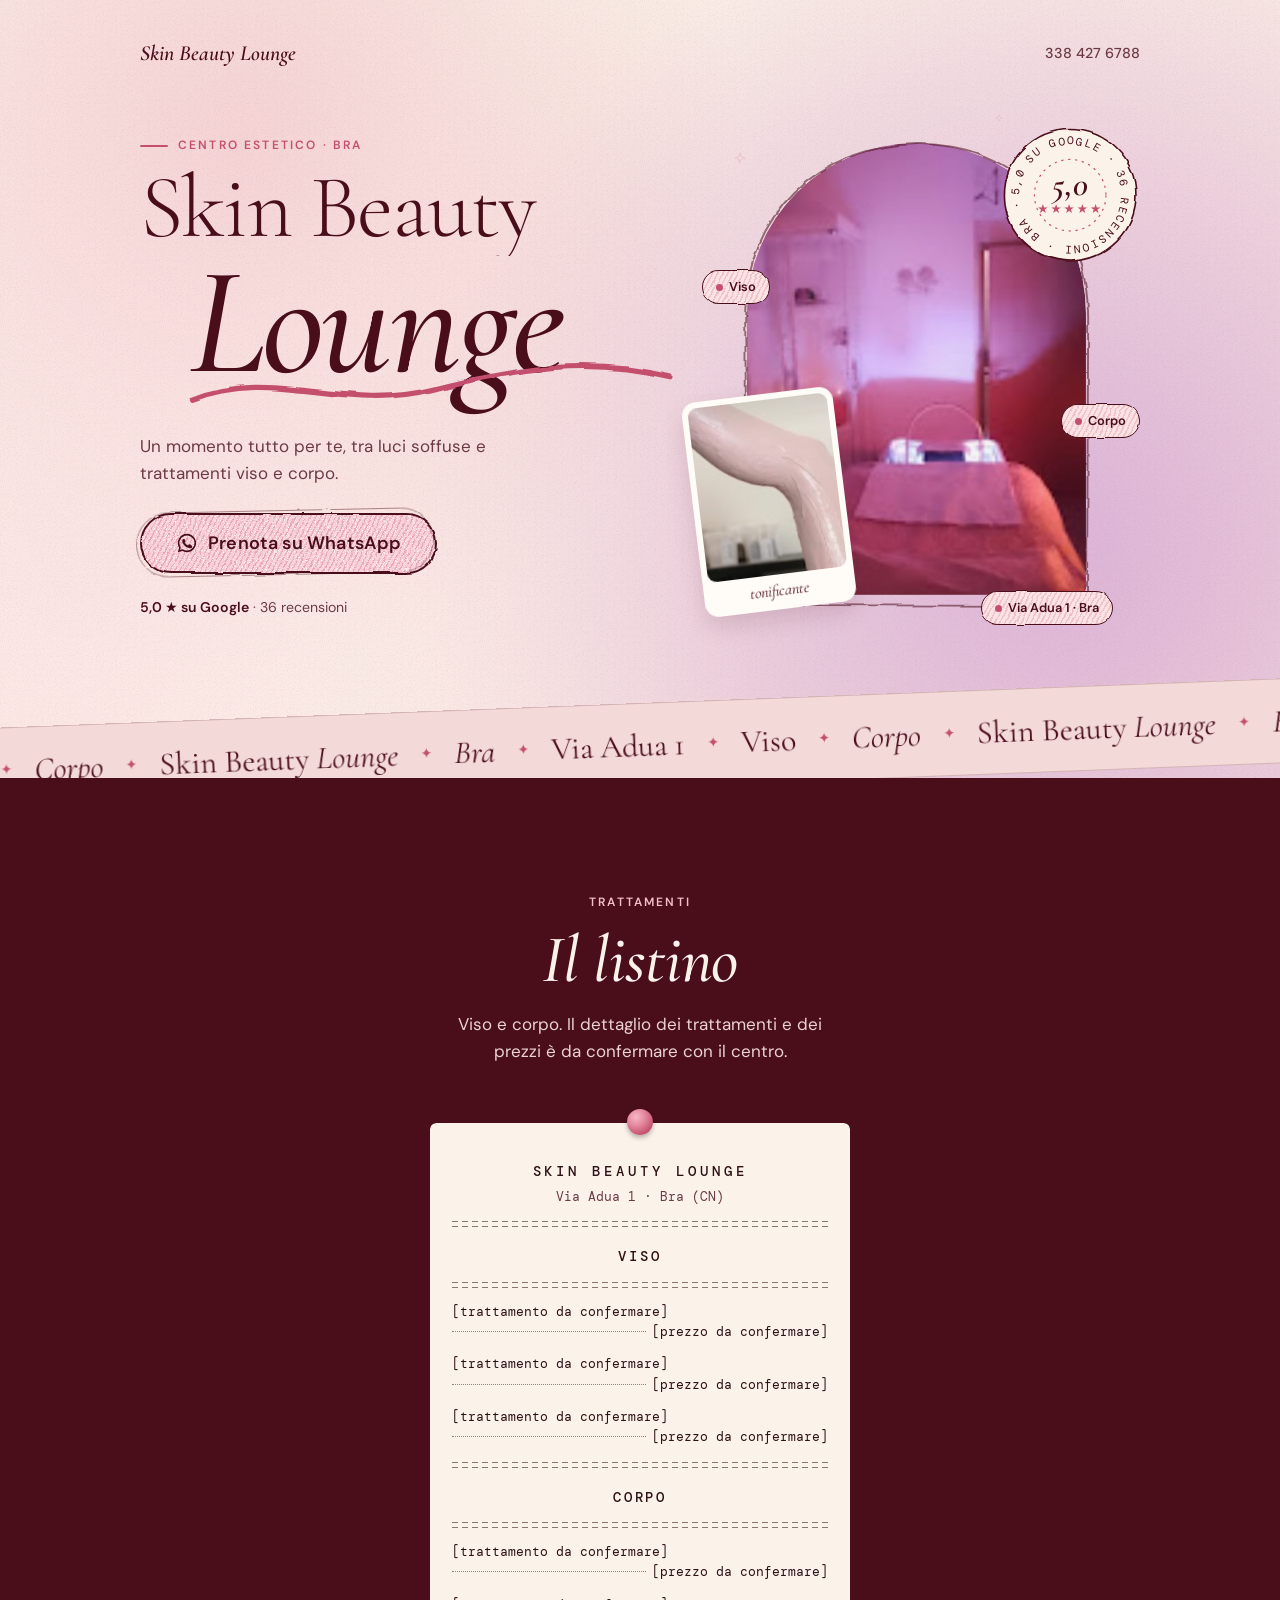
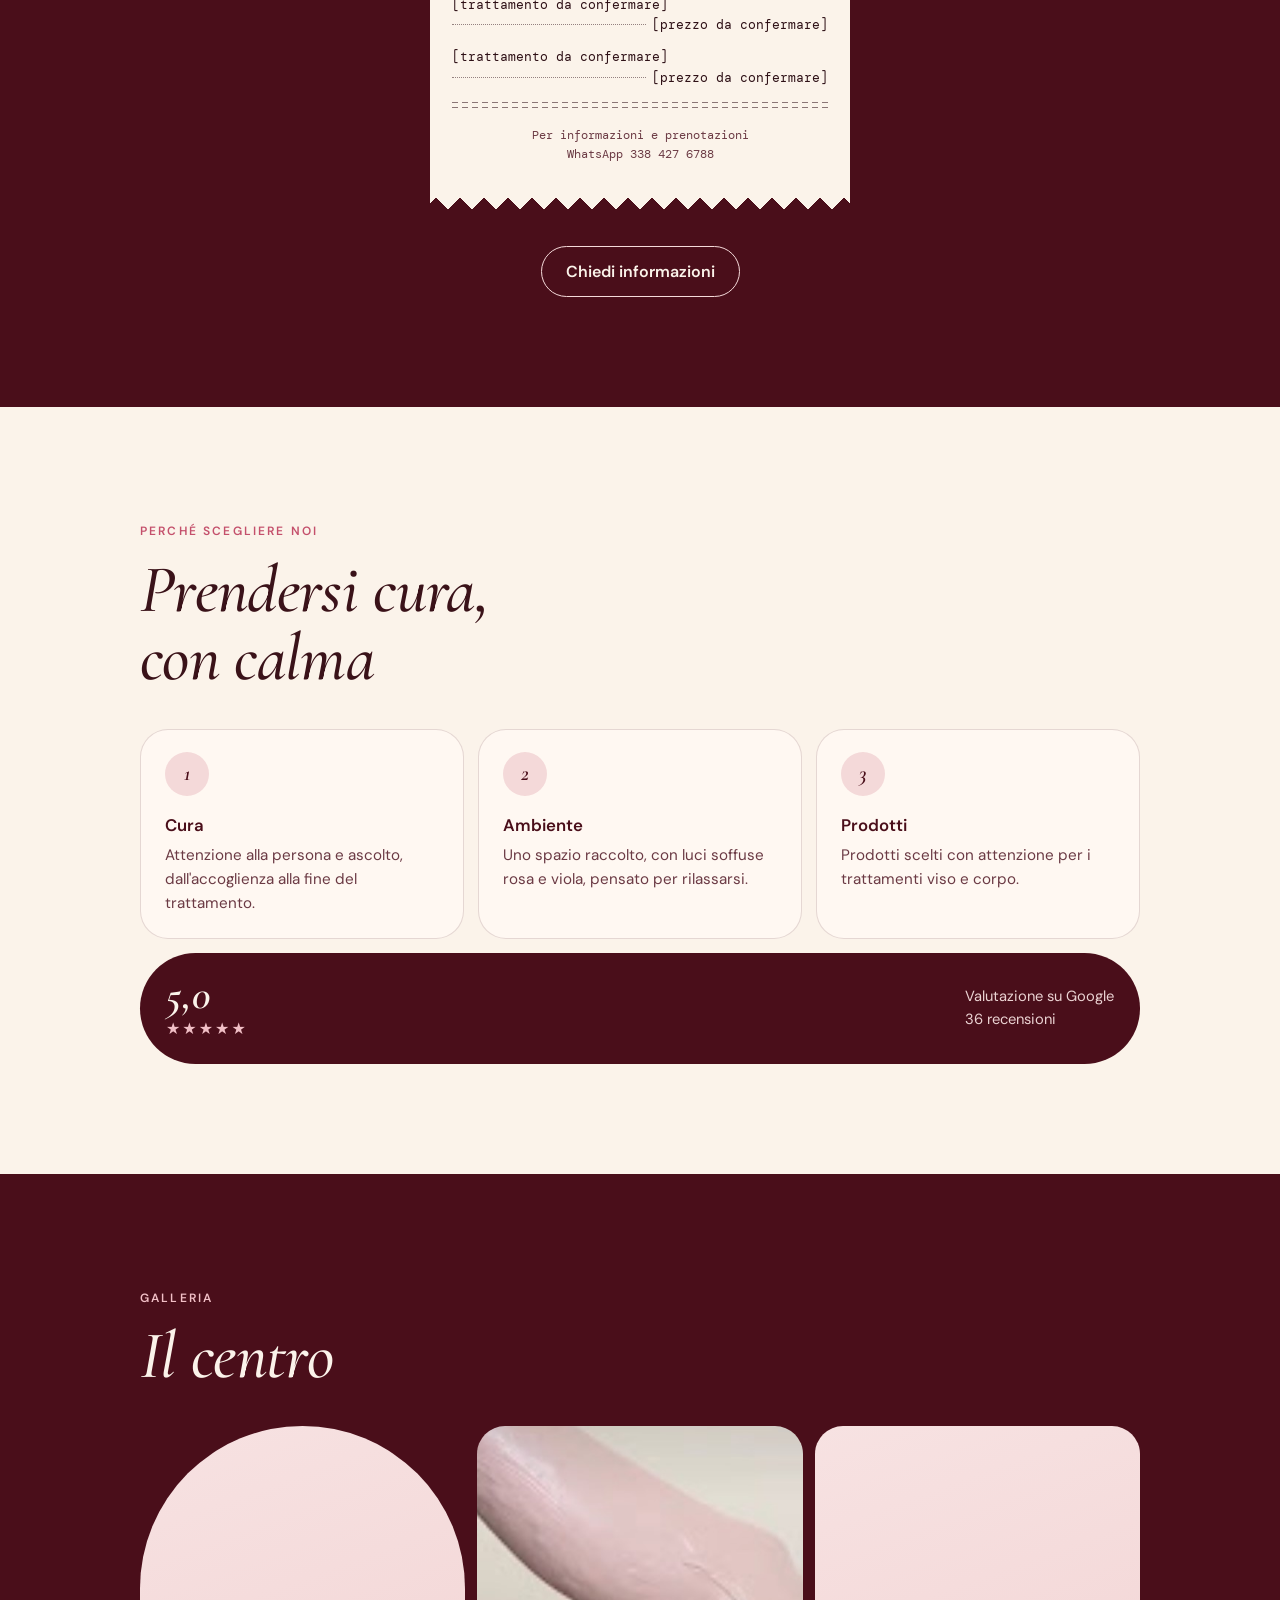
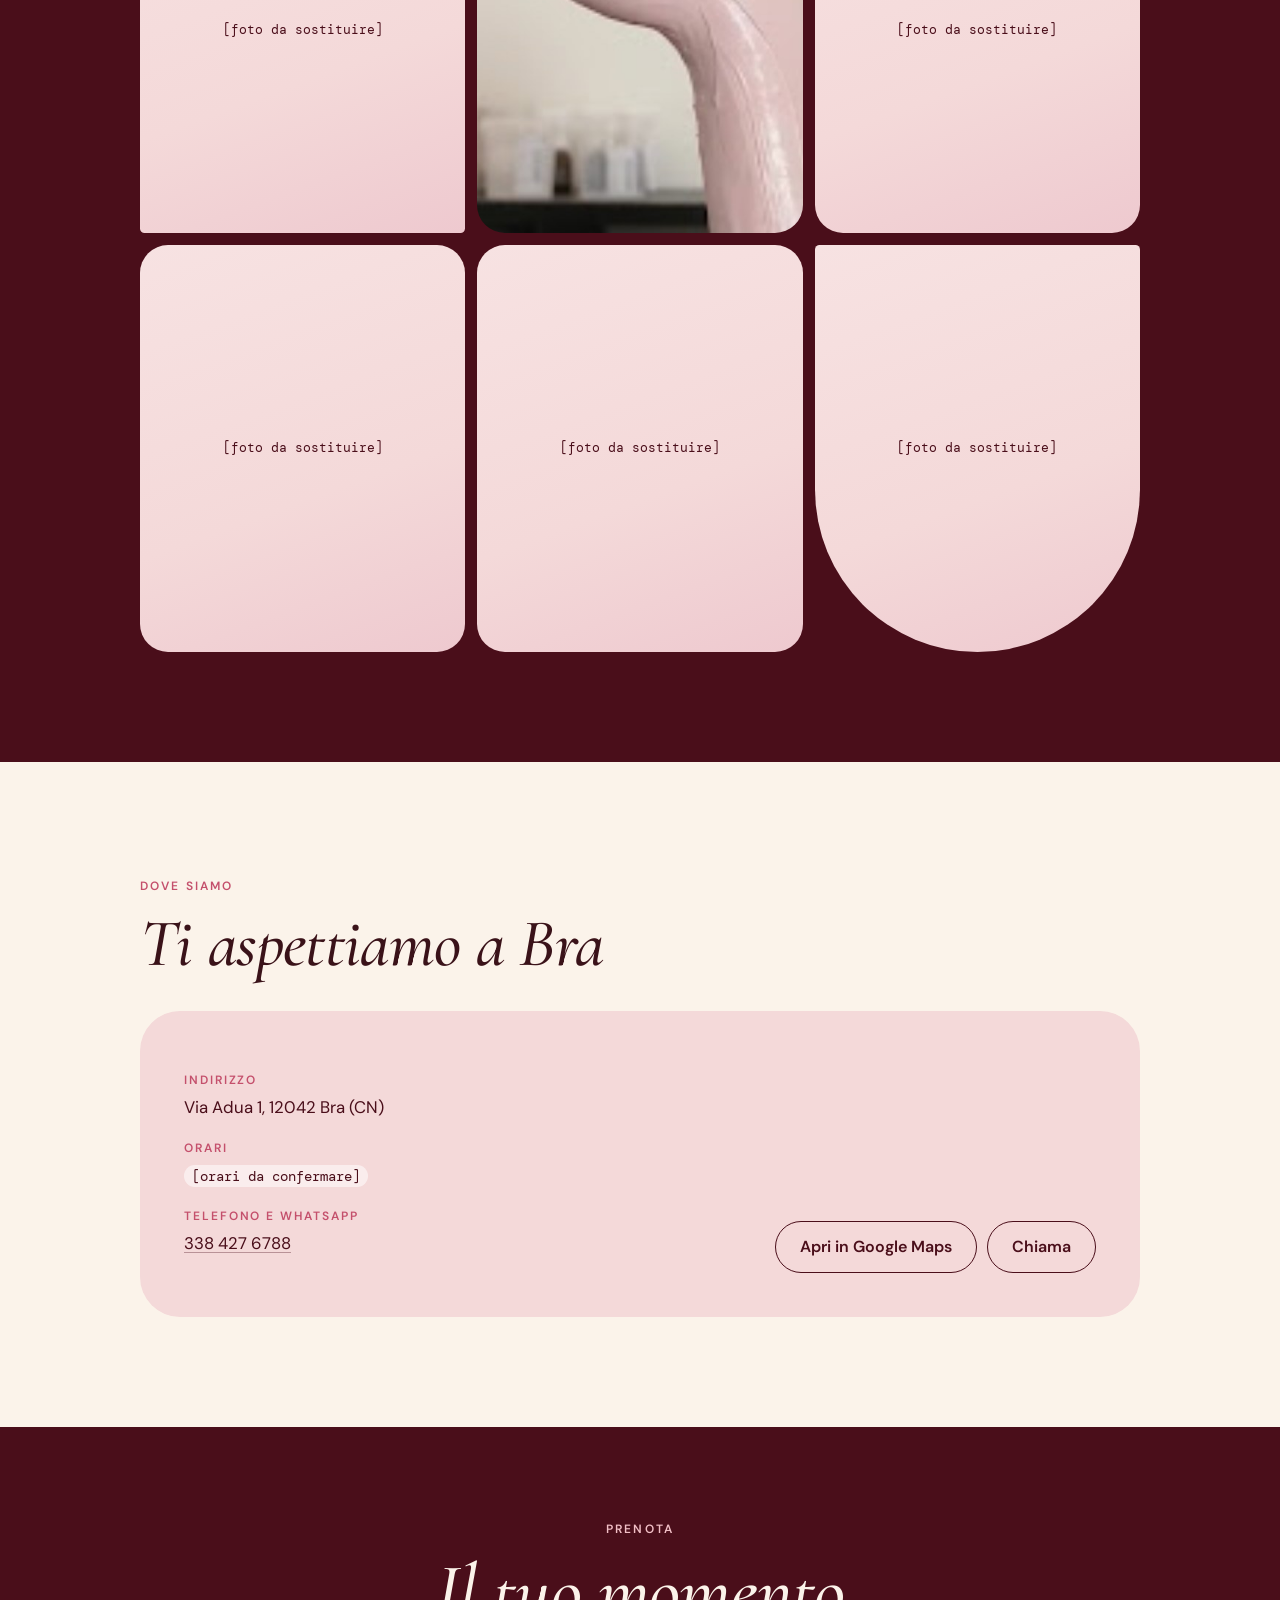
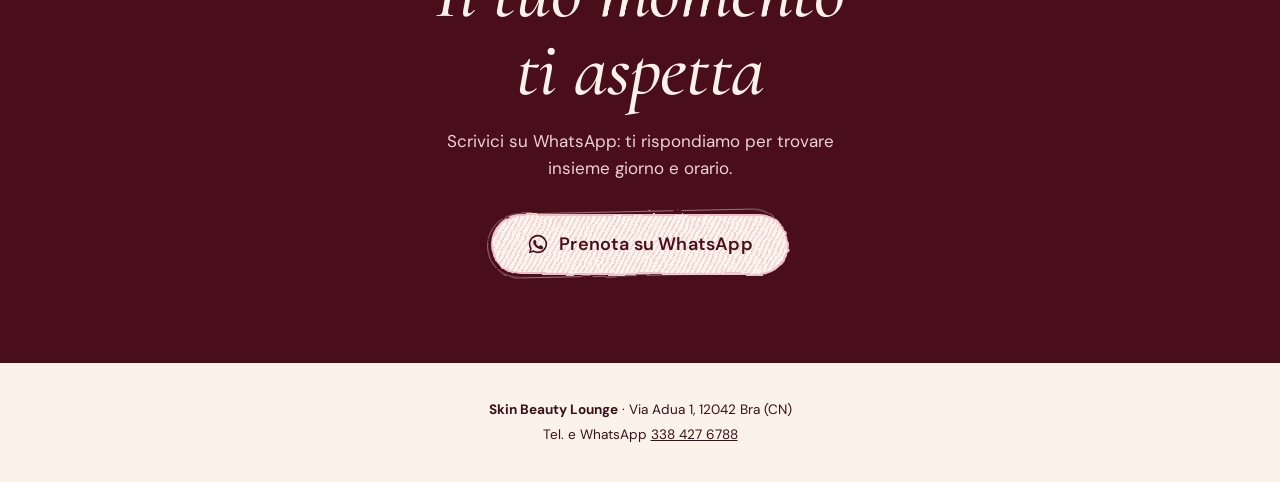
==== commit 4bdd6e68: "Hero rifatta: la luce si accende, titolo lettera per lettera, arco con lampada, badge Google rotante" ====
--- a/skin-beauty-lounge/index.html
+++ b/skin-beauty-lounge/index.html
@@ -9,7 +9,7 @@
 <meta name="theme-color" content="#FBF3EA">
 <link rel="preconnect" href="https://fonts.googleapis.com">
 <link rel="preconnect" href="https://fonts.gstatic.com" crossorigin>
-<link href="https://fonts.googleapis.com/css2?family=Cormorant+Garamond:ital,wght@1,500;1,600&family=DM+Mono:wght@400;500&family=DM+Sans:opsz,wght@9..40,400;9..40,500;9..40,600&display=swap" rel="stylesheet">
+<link href="https://fonts.googleapis.com/css2?family=Cormorant+Garamond:ital,wght@0,300;0,400;1,500;1,600&family=DM+Mono:wght@400;500&family=DM+Sans:opsz,wght@9..40,400;9..40,500;9..40,600&display=swap" rel="stylesheet">
 <style>
   :root{
     --cipria:#F4D9D9;
@@ -100,28 +100,132 @@
   .flat:focus-visible{outline:3px solid var(--rosa);outline-offset:3px}
 
   /* ---------- Hero ---------- */
-  .hero{padding:28px 0 64px;position:relative;overflow:hidden}
-  .top{display:flex;align-items:center;justify-content:space-between;gap:12px;margin-bottom:40px}
-  .marchio{font-family:var(--serif);font-style:italic;font-weight:600;font-size:1.35rem;line-height:1;text-decoration:none}
+  @property --r{syntax:"<length>";inherits:false;initial-value:0px}
+  .hero{position:relative;overflow:hidden;isolation:isolate;padding:20px 0 0;background:var(--crema)}
+  .luce{position:absolute;inset:0;width:100%;height:100%;z-index:-2;display:block;pointer-events:none}
+  .hero::before{
+    content:"";position:absolute;inset:0;z-index:-1;pointer-events:none;opacity:.5;
+    background:url("data:image/svg+xml,%3Csvg xmlns='http://www.w3.org/2000/svg' width='160' height='160'%3E%3Cfilter id='g'%3E%3CfeTurbulence type='fractalNoise' baseFrequency='.85' numOctaves='2' stitchTiles='stitch'/%3E%3CfeColorMatrix values='0 0 0 0 .29 0 0 0 0 .05 0 0 0 0 .1 0 0 0 -2.4 1.25'/%3E%3C/filter%3E%3Crect width='100%25' height='100%25' filter='url(%23g)' opacity='.18'/%3E%3C/svg%3E");
+  }
+  /* penombra iniziale: la luce si accende dall'arco */
+  .buio{position:absolute;inset:0;z-index:6;pointer-events:none;display:none;background:#2B0810}
+  .js .buio{display:block}
+  .avvia .buio{
+    --r:0px;
+    -webkit-mask:radial-gradient(circle at 50% 72%, transparent var(--r), #000 calc(var(--r) + 38vmax));
+            mask:radial-gradient(circle at 50% 72%, transparent var(--r), #000 calc(var(--r) + 38vmax));
+    animation:accendi 1.35s .12s cubic-bezier(.65,0,.25,1) forwards;
+  }
+  @keyframes accendi{0%{--r:0px;opacity:1}70%{opacity:1}100%{--r:140vmax;opacity:0;visibility:hidden}}
+
+  .top{display:flex;align-items:center;justify-content:space-between;gap:12px;margin-bottom:26px}
+  .marchio{font-family:var(--serif);font-style:italic;font-weight:600;font-size:1.35rem;line-height:1;text-decoration:none;color:var(--bordeaux)}
   .top a.tel{font-size:.9rem;font-weight:500;text-decoration:none;color:var(--testo-soft);white-space:nowrap;min-height:44px;display:inline-flex;align-items:center}
-  .hero-grid{display:grid;gap:40px}
-  .hero h1{font-size:clamp(3.6rem, 17vw, 7rem);color:var(--bordeaux)}
-  .hero h1 span{display:block}
-  .hero h1 .l2{padding-left:.55em}
-  .hero .lead{margin-top:22px}
-  .hero-cta{margin-top:30px;display:flex;flex-direction:column;align-items:flex-start;gap:18px}
-  .rating{
-    display:inline-flex;align-items:center;gap:8px;
-    padding:8px 16px;border-radius:999px;background:var(--cipria);
-    font-size:.9rem;font-weight:500;color:var(--bordeaux);white-space:nowrap;
-  }
-  .rating .stelle{color:var(--rosa);letter-spacing:1px}
+  .hero-grid{display:grid;gap:44px}
+  .hero .eyebrow{display:inline-flex;align-items:center;gap:10px;margin-bottom:10px}
+  .hero .eyebrow::before{content:"";width:28px;height:1.5px;background:currentColor;border-radius:2px}
+
+  .titolo{color:var(--bordeaux);font-style:normal;margin:0}
+  .h-riga{display:block;clip-path:inset(-30% -12% 0 -12%);padding-bottom:.06em}
+  .r1{font-weight:300;font-size:clamp(3rem, 14vw, 5.6rem);line-height:.95;letter-spacing:-.02em}
+  .r2{position:relative;font-style:italic;font-weight:500;font-size:clamp(4.7rem, 24vw, 9.6rem);line-height:.86;letter-spacing:-.025em;padding-left:.32em;padding-bottom:.2em;clip-path:inset(-30% -12% 0 -12%)}
+  .ch{display:inline-block}
+  .svolazzo{position:absolute;left:.3em;bottom:.02em;width:3.2em;height:.42em;overflow:visible;pointer-events:none}
+  .svolazzo path{fill:none;stroke:var(--rosa);stroke-width:3.2;stroke-linecap:round;stroke-linejoin:round;filter:url(#matita)}
+  .sr{position:absolute;width:1px;height:1px;overflow:hidden;clip:rect(0 0 0 0);white-space:nowrap}
+
+  .hero .lead{margin-top:14px;max-width:30ch}
+  .hero-cta{margin-top:26px;display:flex;flex-direction:column;align-items:flex-start;gap:14px}
+  .hero-nota{font-size:.88rem;color:var(--testo-soft);margin:0}
+  .hero-nota b{color:var(--bordeaux);font-weight:600}
+
+  /* palco con l'arco e i dettagli */
+  .palco{position:relative;width:100%;max-width:440px;justify-self:center;padding:6% 0 8%}
+  .strato{will-change:transform}
+  .strato--deco{position:absolute;inset:0;pointer-events:none}
   .arco{
-    position:relative;justify-self:center;width:min(100%,360px);aspect-ratio:3/4;
+    position:relative;width:76%;margin:0 auto;aspect-ratio:3/4;
     border-radius:999px 999px var(--r-xl) var(--r-xl);overflow:hidden;background:var(--cipria);
-  }
-  .arco img{width:100%;height:100%;object-fit:cover}
-  .indirizzo-hero{margin-top:14px;font-size:.88rem;color:var(--testo-soft)}
+    transform:translateZ(0);
+  }
+  .arco img{width:100%;height:100%;object-fit:cover;transform-origin:50% 70%}
+  .lampada{
+    position:absolute;inset:0;pointer-events:none;mix-blend-mode:screen;opacity:.45;
+    background:radial-gradient(70% 55% at 50% 28%, rgba(196,140,236,.75), rgba(229,138,160,.25) 55%, transparent 75%);
+  }
+  .arco-bordo{position:absolute;left:calc(12% - 9px);top:calc(6% - 9px);width:calc(76% + 18px);aspect-ratio:3/4;overflow:visible;pointer-events:none}
+  .arco-bordo path{fill:none;stroke:var(--bordeaux);stroke-width:1.6;opacity:.55;filter:url(#matita)}
+
+  .badge{position:absolute;right:0;top:2%;width:31%;aspect-ratio:1;pointer-events:auto}
+  .badge svg{width:100%;height:100%;display:block;overflow:visible}
+  .badge .giro{transform-box:fill-box;transform-origin:center}
+  .badge-centro{position:absolute;inset:0;display:grid;place-content:center;text-align:center;color:var(--bordeaux)}
+  .badge-centro b{font-family:var(--serif);font-style:italic;font-weight:600;font-size:clamp(1.5rem, 7.4vw, 2.1rem);line-height:.9}
+  .badge-centro i{font-style:normal;color:var(--rosa);font-size:.78rem;letter-spacing:2px}
+
+  .polaroid{
+    position:absolute;left:0;bottom:4%;width:34%;margin:0;padding:6px 6px 0;background:#FFFBF6;
+    border-radius:14px;transform:rotate(-7deg);box-shadow:0 10px 24px rgba(74,14,26,.14);
+  }
+  .polaroid > img,.polaroid > .ph{width:100%;aspect-ratio:4/5;object-fit:cover;border-radius:9px;display:block}
+  .polaroid > .ph{font-size:.6rem;padding:6px}
+  .polaroid figcaption{font-family:var(--serif);font-style:italic;font-size:1rem;color:var(--bordeaux);text-align:center;padding:4px 0 6px}
+
+  .pil{
+    position:absolute;display:inline-flex;align-items:center;gap:6px;isolation:isolate;
+    padding:7px 14px;font-size:.8rem;font-weight:600;color:var(--bordeaux);white-space:nowrap;
+  }
+  .pil::before{
+    content:"";position:absolute;inset:0;z-index:-1;border-radius:999px;filter:url(#matita);
+    border:1.5px solid var(--bordeaux);
+    background:repeating-linear-gradient(-62deg,rgba(196,80,108,.22) 0 1.5px,transparent 1.5px 4.5px),#FBE3E3;
+  }
+  .pil i{width:7px;height:7px;border-radius:50%;background:var(--rosa)}
+  .p1{left:2%;top:30%}
+  .p2{right:0;top:56%}
+  .p3{right:6%;bottom:1%}
+  .stella{position:absolute;width:22px;height:22px;overflow:visible}
+  .stella path{fill:none;stroke:var(--rosa);stroke-width:1.8;stroke-linecap:round;filter:url(#matita)}
+  .s1{left:8%;top:6%}
+  .s2{right:30%;top:-1%;width:14px;height:14px}
+  .s3{left:31%;bottom:9%;width:16px;height:16px}
+
+  /* nastro */
+  .nastro{margin-top:52px;margin-left:-6%;width:112%;transform:rotate(-2.2deg);background:var(--cipria);border-block:1.5px solid rgba(74,14,26,.18);overflow:hidden;position:relative;z-index:2;margin-bottom:-10px}
+  .nastro-in{display:flex;width:max-content;align-items:center;gap:22px;padding:12px 0;font-family:var(--serif);font-size:1.6rem;color:var(--bordeaux);white-space:nowrap}
+  .nastro-in em{font-style:italic}
+  .nastro-in b{font-family:var(--sans);font-size:.9rem;color:var(--rosa);font-weight:400}
+
+  /* ---- sequenza di apertura ---- */
+  .js .ch,.js .hero-anim,.js .arco,.js .badge,.js .polaroid,.js .pil,.js .stella{opacity:0}
+  .avvia .ch{animation:sale 1.15s cubic-bezier(.2,.85,.25,1) both;animation-delay:calc(.5s + var(--i) * 48ms)}
+  @keyframes sale{from{opacity:0;transform:translateY(108%) rotate(8deg);filter:blur(6px)}55%{opacity:1}to{opacity:1;transform:none;filter:blur(0)}}
+  .js .svolazzo path{stroke-dasharray:420;stroke-dashoffset:420}
+  .avvia .svolazzo path{animation:traccia 1s 1.35s cubic-bezier(.6,0,.3,1) forwards}
+  @keyframes traccia{to{stroke-dashoffset:0}}
+  .avvia .hero-anim{animation:su .9s cubic-bezier(.2,.8,.2,1) both;animation-delay:calc(1s + var(--d,0) * 110ms)}
+  @keyframes su{from{opacity:0;transform:translateY(22px)}to{opacity:1;transform:none}}
+  .avvia .arco{animation:apri 1.5s .25s cubic-bezier(.75,0,.2,1) both}
+  @keyframes apri{from{opacity:1;clip-path:inset(100% 0 0 0 round 999px 999px 40px 40px)}to{opacity:1;clip-path:inset(0 0 0 0 round 999px 999px 40px 40px)}}
+  .avvia .arco img{animation:zoom 2.6s .25s cubic-bezier(.15,.7,.2,1) both}
+  @keyframes zoom{from{transform:scale(1.4)}to{transform:scale(1)}}
+  .avvia .lampada{animation:lampada 1.4s 1.1s ease-out both, respira 7s 2.5s ease-in-out infinite alternate}
+  @keyframes lampada{0%{opacity:0}18%{opacity:.85}30%{opacity:.25}48%{opacity:.75}62%{opacity:.4}100%{opacity:.45}}
+  @keyframes respira{from{opacity:.45}to{opacity:.75}}
+  .js .arco-bordo path{stroke-dasharray:1600;stroke-dashoffset:1600}
+  .avvia .arco-bordo path{animation:traccia 2s 1.2s cubic-bezier(.5,0,.3,1) forwards}
+  .avvia .badge{animation:pop 1.1s 1.45s cubic-bezier(.3,1.5,.5,1) both}
+  .avvia .badge .giro{animation:gira 26s 1.4s linear infinite}
+  @keyframes gira{to{transform:rotate(360deg)}}
+  @keyframes pop{from{opacity:0;transform:scale(.4) rotate(-40deg)}to{opacity:1;transform:none}}
+  .avvia .polaroid{animation:cade 1.2s 1.6s cubic-bezier(.3,1.35,.5,1) both}
+  @keyframes cade{from{opacity:0;transform:translateY(40px) rotate(-22deg) scale(.8)}to{opacity:1;transform:rotate(-7deg)}}
+  .avvia .pil{animation:pop2 .9s cubic-bezier(.3,1.6,.5,1) both;animation-delay:calc(1.75s + var(--d,0) * 140ms)}
+  @keyframes pop2{from{opacity:0;transform:translateY(16px) scale(.6)}to{opacity:1;transform:none}}
+  .avvia .stella{animation:brilla 3.2s ease-in-out infinite both;animation-delay:calc(2s + var(--d,0) * .9s)}
+  @keyframes brilla{0%,100%{opacity:.15;transform:scale(.6) rotate(0)}50%{opacity:1;transform:scale(1.1) rotate(25deg)}}
+  .nastro-in{animation:nastro 32s linear infinite}
+  @keyframes nastro{to{transform:translateX(-50%)}}
 
   /* Segnaposto foto */
   .ph{
@@ -226,7 +330,9 @@
     border:1.5px solid rgba(251,243,234,.45);
     transition:transform .2s ease, background .2s ease;
   }
-  .wa-float:hover{background:#5d1424;transform:translateY(-2px)}
+  .js .wa-float{transform:translateY(160%);opacity:0;transition:transform .45s cubic-bezier(.2,.8,.2,1), opacity .3s ease, background .2s ease}
+  .js .wa-float.su{transform:none;opacity:1}
+  .wa-float:hover{background:#5d1424}
   .wa-float svg{width:22px;height:22px}
   .wa-float:focus-visible{outline:3px solid var(--rosa);outline-offset:3px}
 
@@ -237,6 +343,11 @@
     html{scroll-behavior:auto}
     .js .reveal{opacity:1;transform:none;transition:none}
     .gel,.flat,.wa-float{transition:none}
+    .js .ch,.js .hero-anim,.js .arco,.js .badge,.js .polaroid,.js .pil,.js .stella,.arco img,.lampada,.badge .giro,.nastro-in{
+      animation:none!important;opacity:1!important;filter:none!important;clip-path:none!important}
+    .js .ch,.js .hero-anim,.arco img{transform:none!important}
+    .js .svolazzo path,.js .arco-bordo path{animation:none!important;stroke-dashoffset:0!important}
+    .js .buio{display:none}
   }
 
   /* ---------- Desktop ---------- */
@@ -245,10 +356,13 @@
     body{padding-bottom:0}
     .wa-float{display:none}
     section{padding:110px 0}
-    .hero{padding:36px 0 110px}
-    .top{margin-bottom:64px}
-    .hero-grid{grid-template-columns:1.25fr 1fr;align-items:center;gap:56px}
-    .hero-cta{flex-direction:row;flex-wrap:wrap;align-items:center}
+    .hero{padding:32px 0 0}
+    .top{margin-bottom:40px}
+    .hero-grid{grid-template-columns:1.15fr 1fr;align-items:center;gap:40px}
+    .hero-cta{flex-direction:row;flex-wrap:wrap;align-items:center;gap:22px}
+    .palco{max-width:500px}
+    .nastro{margin-top:72px}
+    .nastro-in{font-size:2rem;padding:16px 0}
     .punti-grid{grid-template-columns:repeat(3,1fr)}
     .punto{flex-direction:column}
     .galleria-grid{grid-template-columns:repeat(3,1fr)}
@@ -259,36 +373,86 @@
     .dove-azioni{justify-content:flex-end}
   }
 </style>
+<script>
+  document.documentElement.classList.add('js');
+  // rete di sicurezza: se qualcosa va storto, la hero si mostra comunque
+  setTimeout(function () { document.documentElement.classList.add('avvia'); }, 2200);
+</script>
 </head>
 <body>
 <svg width="0" height="0" style="position:absolute" aria-hidden="true" focusable="false"><filter id="matita" x="-5%" y="-20%" width="110%" height="140%"><feTurbulence type="fractalNoise" baseFrequency="0.035 0.09" numOctaves="2" seed="7"/><feDisplacementMap in="SourceGraphic" scale="3.5" xChannelSelector="R" yChannelSelector="G"/></filter></svg>
 
 <!-- 1. HERO -->
 <header class="hero crema">
+  <canvas class="luce" aria-hidden="true"></canvas>
+  <div class="buio" aria-hidden="true"></div>
   <div class="wrap">
-    <div class="top">
+    <div class="top hero-anim" style="--d:-6">
       <a class="marchio" href="#">Skin Beauty Lounge</a>
       <a class="tel" href="tel:+393384276788">338 427 6788</a>
     </div>
 
     <div class="hero-grid">
-      <div class="reveal">
-        <p class="eyebrow">Centro estetico · Bra</p>
-        <h1><span>Skin Beauty</span><span class="l2">Lounge</span></h1>
-        <p class="lead">Un momento tutto per te, tra luci soffuse e trattamenti viso e corpo.</p>
-        <div class="hero-cta">
+      <div>
+        <p class="eyebrow hero-anim" style="--d:-4">Centro estetico · Bra</p>
+        <h1 class="titolo">
+          <span class="sr">Skin Beauty Lounge, centro estetico a Bra</span>
+          <span class="h-riga r1" aria-hidden="true" data-split>Skin Beauty</span>
+          <span class="h-riga r2" aria-hidden="true"><span data-split>Lounge</span><svg class="svolazzo" viewBox="0 0 300 40" preserveAspectRatio="none"><path d="M4 30 C 52 10, 96 38, 150 24 S 246 4, 296 16"/></svg></span>
+        </h1>
+        <p class="lead hero-anim" style="--d:0">Un momento tutto per te, tra luci soffuse e trattamenti viso e corpo.</p>
+        <div class="hero-cta hero-anim" style="--d:1">
           <a class="gel js-wa" href="https://wa.me/393384276788?text=Buongiorno%2C%20vorrei%20prenotare%20un%20trattamento" target="_blank" rel="noopener">
             <svg viewBox="0 0 24 24" fill="currentColor" aria-hidden="true"><path d="M12 2a10 10 0 0 0-8.6 15.1L2 22l5-1.3A10 10 0 1 0 12 2Zm0 18.2c-1.5 0-3-.4-4.3-1.2l-.3-.2-3 .8.8-2.9-.2-.3A8.2 8.2 0 1 1 12 20.2Zm4.5-6.1c-.2-.1-1.5-.7-1.7-.8-.2-.1-.4-.1-.6.1l-.8 1c-.1.2-.3.2-.5.1a6.7 6.7 0 0 1-3.3-2.9c-.2-.4.2-.4.7-1.3.1-.2 0-.3 0-.4l-.8-1.8c-.2-.5-.4-.4-.6-.4h-.5a1 1 0 0 0-.7.3 3 3 0 0 0-.9 2.2c0 1.3.9 2.6 1.1 2.8.1.2 1.9 2.9 4.6 4 1.7.7 2.4.8 3.2.7.5-.1 1.5-.6 1.8-1.2.2-.6.2-1.1.1-1.2l-.5-.2Z"/></svg>
             Prenota su WhatsApp
           </a>
-          <span class="rating"><span class="stelle" aria-hidden="true">★★★★★</span> 5,0 su Google · 36 recensioni</span>
+          <p class="hero-nota"><b>5,0 ★ su Google</b> · 36 recensioni</p>
         </div>
-        <p class="indirizzo-hero">Via Adua 1, 12042 Bra (CN)</p>
       </div>
 
-      <div class="arco reveal">
-        <img data-src="foto/hero.jpg" alt="Cabina di Skin Beauty Lounge con lettino e luce rosa e viola">
+      <div class="palco" data-palco>
+        <div class="strato" data-prof="10">
+          <div class="arco">
+            <img data-src="foto/hero.jpg" data-eager alt="Cabina di Skin Beauty Lounge con lettino e luce rosa e viola">
+            <span class="lampada" aria-hidden="true"></span>
+          </div>
+        </div>
+        <div class="strato strato--deco" data-prof="4" aria-hidden="true">
+          <svg class="arco-bordo" viewBox="0 0 300 400" preserveAspectRatio="none"><path d="M8 392 L6 150 C 6 62, 70 6, 150 5 C 232 4, 294 64, 294 152 L 293 393 Z"/></svg>
+          <svg class="stella s1" viewBox="0 0 24 24" style="--d:0"><path d="M12 2 C 12.6 9, 15 11.4, 22 12 C 15 12.6, 12.6 15, 12 22 C 11.4 15, 9 12.6, 2 12 C 9 11.4, 11.4 9, 12 2 Z"/></svg>
+          <svg class="stella s2" viewBox="0 0 24 24" style="--d:1"><path d="M12 2 C 12.6 9, 15 11.4, 22 12 C 15 12.6, 12.6 15, 12 22 C 11.4 15, 9 12.6, 2 12 C 9 11.4, 11.4 9, 12 2 Z"/></svg>
+          <svg class="stella s3" viewBox="0 0 24 24" style="--d:2"><path d="M12 2 C 12.6 9, 15 11.4, 22 12 C 15 12.6, 12.6 15, 12 22 C 11.4 15, 9 12.6, 2 12 C 9 11.4, 11.4 9, 12 2 Z"/></svg>
+        </div>
+        <div class="strato strato--deco" data-prof="22" aria-hidden="true">
+          <span class="pil p1" style="--d:0"><i></i>Viso</span>
+          <span class="pil p2" style="--d:1"><i></i>Corpo</span>
+          <span class="pil p3" style="--d:2"><i></i>Via Adua 1 · Bra</span>
+        </div>
+        <div class="strato strato--deco" data-prof="34">
+          <figure class="polaroid">
+            <img data-src="foto/foto-2.jpg" alt="Crema rosa tonificante applicata sulla gamba">
+            <figcaption>tonificante</figcaption>
+          </figure>
+        </div>
+        <div class="strato strato--deco" data-prof="28" aria-hidden="true">
+          <div class="badge">
+            <svg viewBox="0 0 120 120">
+              <circle cx="60" cy="60" r="57" fill="#FBF3EA" stroke="#4A0E1A" stroke-width="1.4" style="filter:url(#matita)"/>
+              <circle cx="60" cy="60" r="31" fill="none" stroke="#C4506C" stroke-width="1" stroke-dasharray="2 4"/>
+              <defs><path id="giroPath" d="M60 60 m-44 0 a44 44 0 1 1 88 0 a44 44 0 1 1 -88 0"/></defs>
+              <g class="giro"><text font-family="DM Mono, monospace" font-size="9.6" fill="#4A0E1A" letter-spacing="1.2"><textPath href="#giroPath" textLength="272" lengthAdjust="spacing">5,0 SU GOOGLE · 36 RECENSIONI · BRA ·</textPath></text></g>
+            </svg>
+            <div class="badge-centro"><b>5,0</b><i>★★★★★</i></div>
+          </div>
+        </div>
       </div>
+    </div>
+  </div>
+
+  <div class="nastro" aria-hidden="true">
+    <div class="nastro-in">
+      <span>Viso</span><b>✦</b><span><em>Corpo</em></span><b>✦</b><span>Skin Beauty <em>Lounge</em></span><b>✦</b><span><em>Bra</em></span><b>✦</b><span>Via Adua 1</span><b>✦</b>
+      <span>Viso</span><b>✦</b><span><em>Corpo</em></span><b>✦</b><span>Skin Beauty <em>Lounge</em></span><b>✦</b><span><em>Bra</em></span><b>✦</b><span>Via Adua 1</span><b>✦</b>
     </div>
   </div>
 </header>
@@ -439,7 +603,91 @@
 </a>
 
 <script>
-  document.documentElement.classList.add('js');
+  var root = document.documentElement;
+  var fermo = matchMedia('(prefers-reduced-motion: reduce)').matches;
+
+  // Titolo: una lettera alla volta
+  (function () {
+    var n = 0;
+    document.querySelectorAll('[data-split]').forEach(function (el) {
+      var t = el.textContent; el.textContent = '';
+      for (var k = 0; k < t.length; k++) {
+        if (t[k] === ' ') { el.appendChild(document.createTextNode(' ')); continue; }
+        var s = document.createElement('span');
+        s.className = 'ch'; s.textContent = t[k]; s.style.setProperty('--i', n++);
+        el.appendChild(s);
+      }
+    });
+  })();
+
+  // Avvio della sequenza quando i font sono pronti (al massimo dopo 700 ms)
+  (function () {
+    function avvia() { requestAnimationFrame(function () { root.classList.add('avvia'); }); }
+    if (document.fonts && document.fonts.ready) {
+      Promise.race([document.fonts.ready, new Promise(function (r) { setTimeout(r, 700); })]).then(avvia);
+    } else { avvia(); }
+  })();
+
+  // Pulsante flottante: compare quando il pulsante della hero esce dallo schermo
+  (function () {
+    var f = document.querySelector('.wa-float'), cta = document.querySelector('.hero .gel');
+    if (!f || !cta || !('IntersectionObserver' in window)) { if (f) f.classList.add('su'); return; }
+    new IntersectionObserver(function (es) { f.classList.toggle('su', !es[0].isIntersecting); }).observe(cta);
+  })();
+
+  // Luce soffusa animata dietro la hero + profondità degli strati
+  (function () {
+    var hero = document.querySelector('.hero'), c = document.querySelector('.luce');
+    if (!hero || !c || fermo) return;
+    var ctx = c.getContext('2d'), scala = 0.3, W = 2, H = 2, visibile = true;
+    var strati = [].slice.call(document.querySelectorAll('[data-prof]'));
+    var mx = 0, my = 0, cx = 0, cy = 0;
+    var piccolo = innerWidth < 700;
+    var luci = [
+      { c: '241,191,198', r: .62, sx: .00019, sy: .00015, f: 0,   a: .75, x: .78, y: .62 },
+      { c: '201,162,224', r: .50, sx: .00014, sy: .00021, f: 1.9, a: .55, x: .70, y: .78 },
+      { c: '229,138,160', r: .40, sx: .00022, sy: .00013, f: 3.4, a: .35, x: .30, y: .30 },
+      { c: '251,227,227', r: .55, sx: .00012, sy: .00018, f: 4.8, a: .8,  x: .20, y: .70 }
+    ];
+    function misura() {
+      W = c.width = Math.max(2, Math.round(c.clientWidth * scala));
+      H = c.height = Math.max(2, Math.round(c.clientHeight * scala));
+    }
+    function disegna(t) {
+      ctx.fillStyle = '#FBF3EA'; ctx.fillRect(0, 0, W, H);
+      var m = Math.max(W, H);
+      for (var i = 0; i < luci.length; i++) {
+        var b = luci[i];
+        var x = W * (b.x + .16 * Math.sin(t * b.sx + b.f)) + cx * W * .12 * (i % 2 ? 1 : -1);
+        var y = H * (b.y + .12 * Math.cos(t * b.sy + b.f)) + cy * H * .12;
+        var g = ctx.createRadialGradient(x, y, 0, x, y, m * b.r);
+        g.addColorStop(0, 'rgba(' + b.c + ',' + b.a + ')');
+        g.addColorStop(1, 'rgba(' + b.c + ',0)');
+        ctx.fillStyle = g; ctx.fillRect(0, 0, W, H);
+      }
+    }
+    function giro(t) {
+      if (!visibile) return;
+      cx += (mx - cx) * .06; cy += (my - cy) * .06;
+      disegna(t);
+      var sy = Math.min(scrollY, innerHeight);
+      for (var i = 0; i < strati.length; i++) {
+        var d = +strati[i].getAttribute('data-prof');
+        strati[i].style.transform = 'translate3d(' + (-cx * d).toFixed(2) + 'px,' + (-cy * d - sy * d * (piccolo ? .012 : .02)).toFixed(2) + 'px,0)';
+      }
+      requestAnimationFrame(giro);
+    }
+    misura();
+    addEventListener('resize', function () { piccolo = innerWidth < 700; misura(); }, { passive: true });
+    addEventListener('pointermove', function (e) {
+      mx = e.clientX / innerWidth - .5; my = e.clientY / innerHeight - .5;
+    }, { passive: true });
+    new IntersectionObserver(function (es) {
+      var era = visibile; visibile = es[0].isIntersecting;
+      if (visibile && !era) requestAnimationFrame(giro);
+    }).observe(hero);
+    requestAnimationFrame(giro);
+  })();
 
   // Foto: carica da foto/; se il file manca, mostra il segnaposto.
   document.querySelectorAll('img[data-src]').forEach(function (img) {
@@ -453,7 +701,7 @@
       box.replaceChild(ph, img);
     }
     img.addEventListener('error', segnaposto, { once: true });
-    img.loading = 'lazy';
+    if (img.hasAttribute('data-eager')) img.fetchPriority = 'high'; else img.loading = 'lazy';
     img.decoding = 'async';
     img.src = img.getAttribute('data-src');
   });
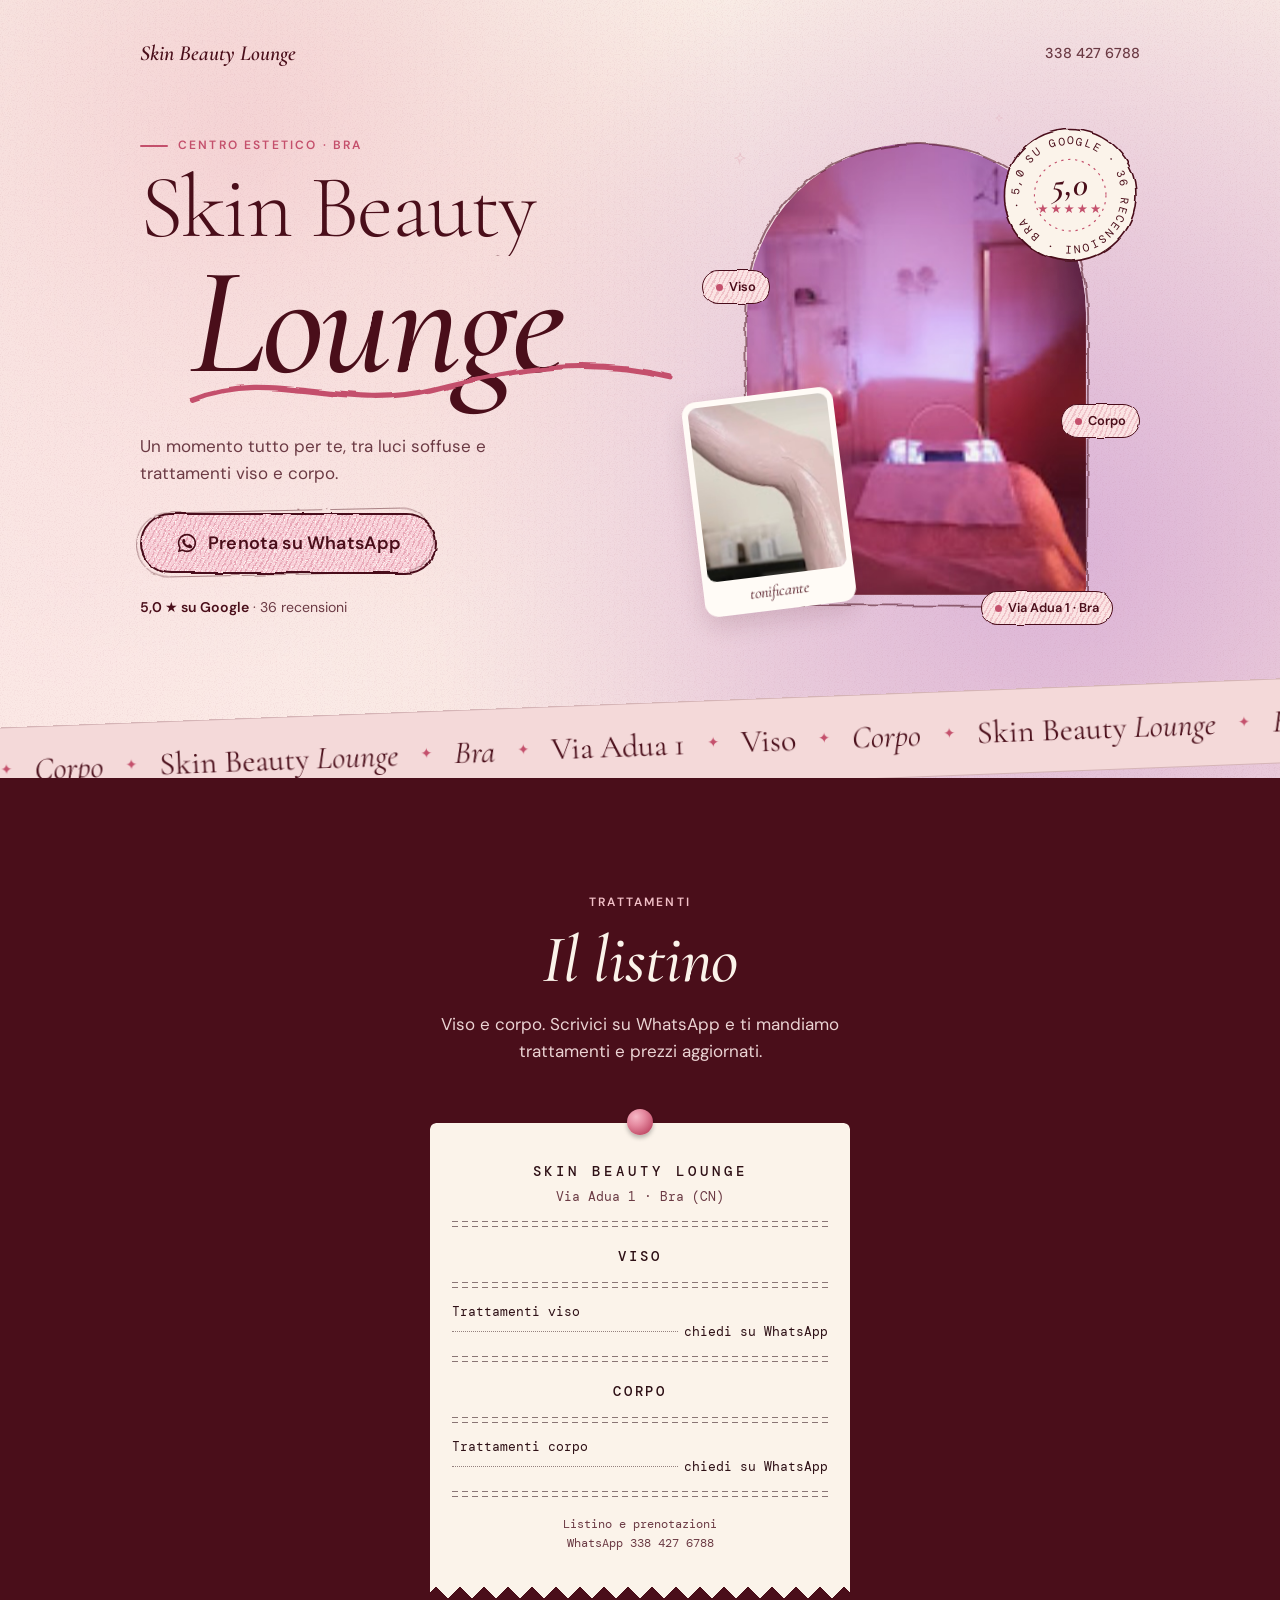
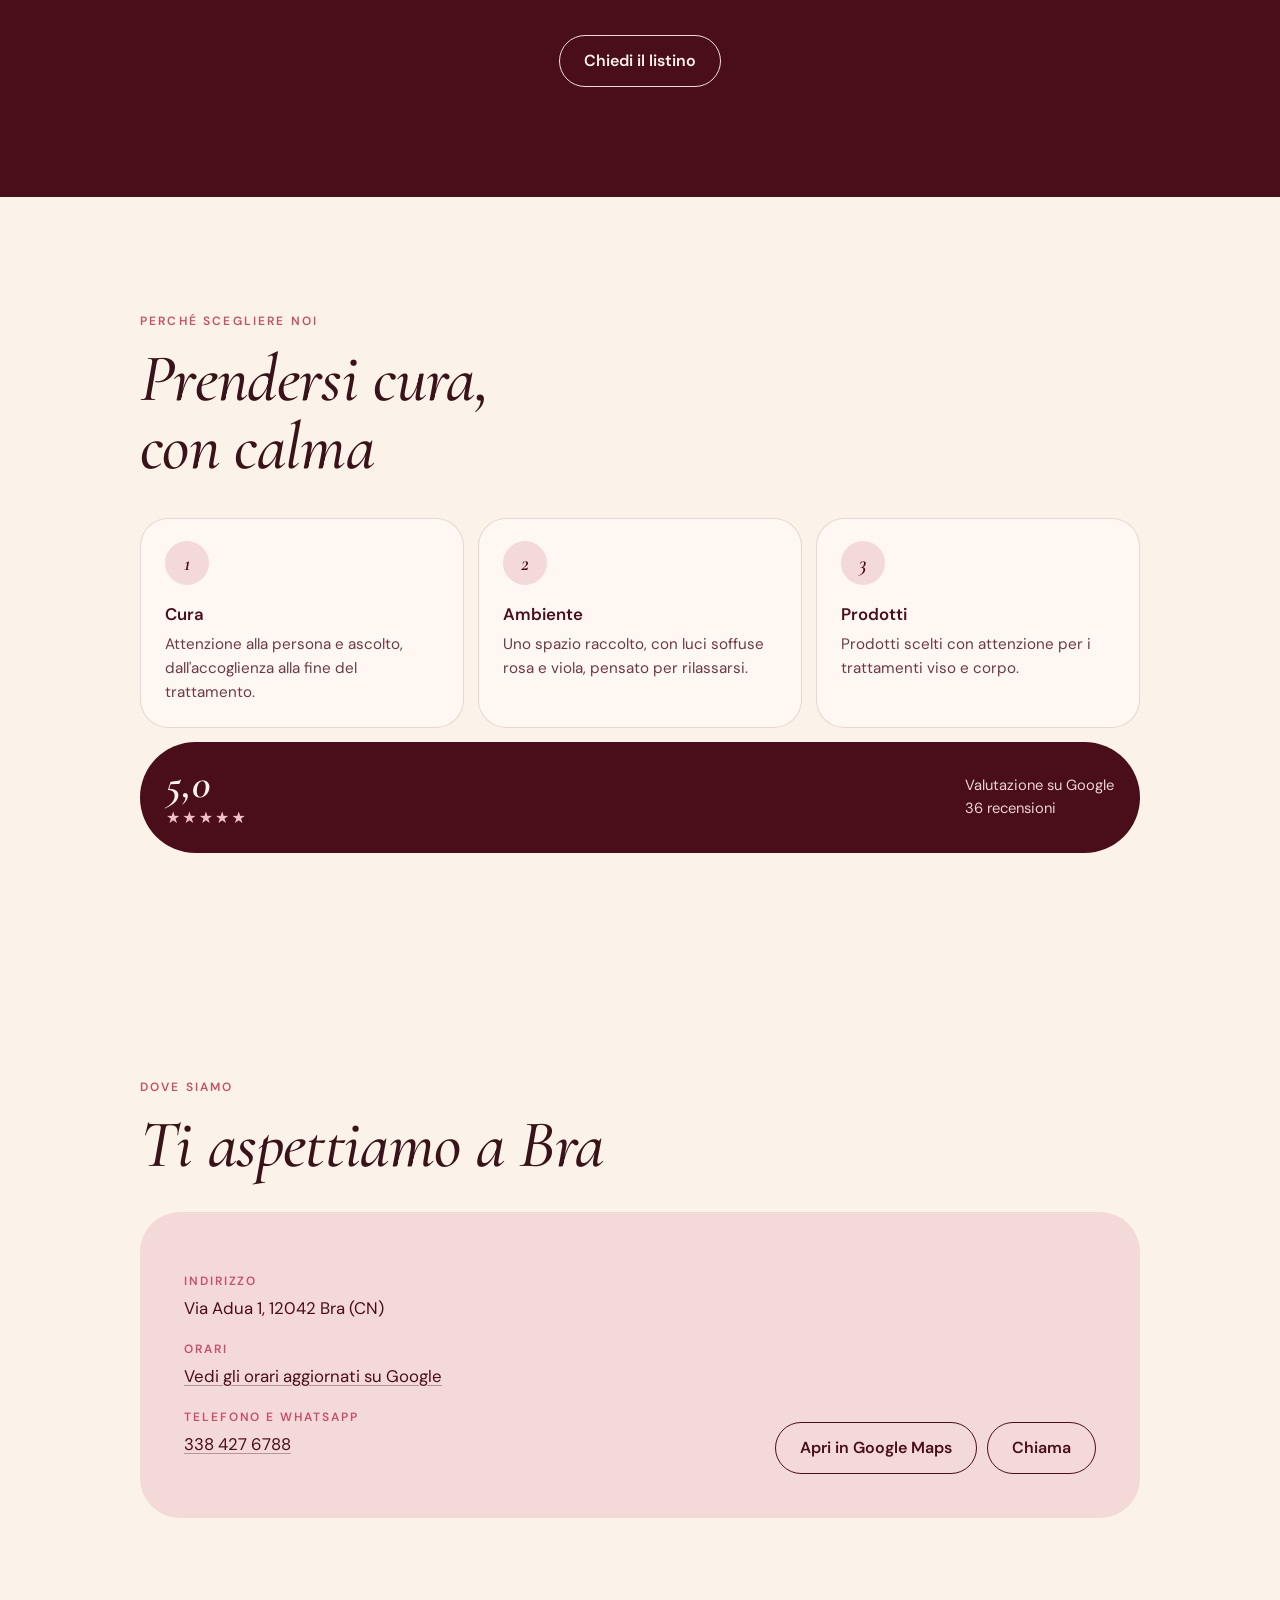
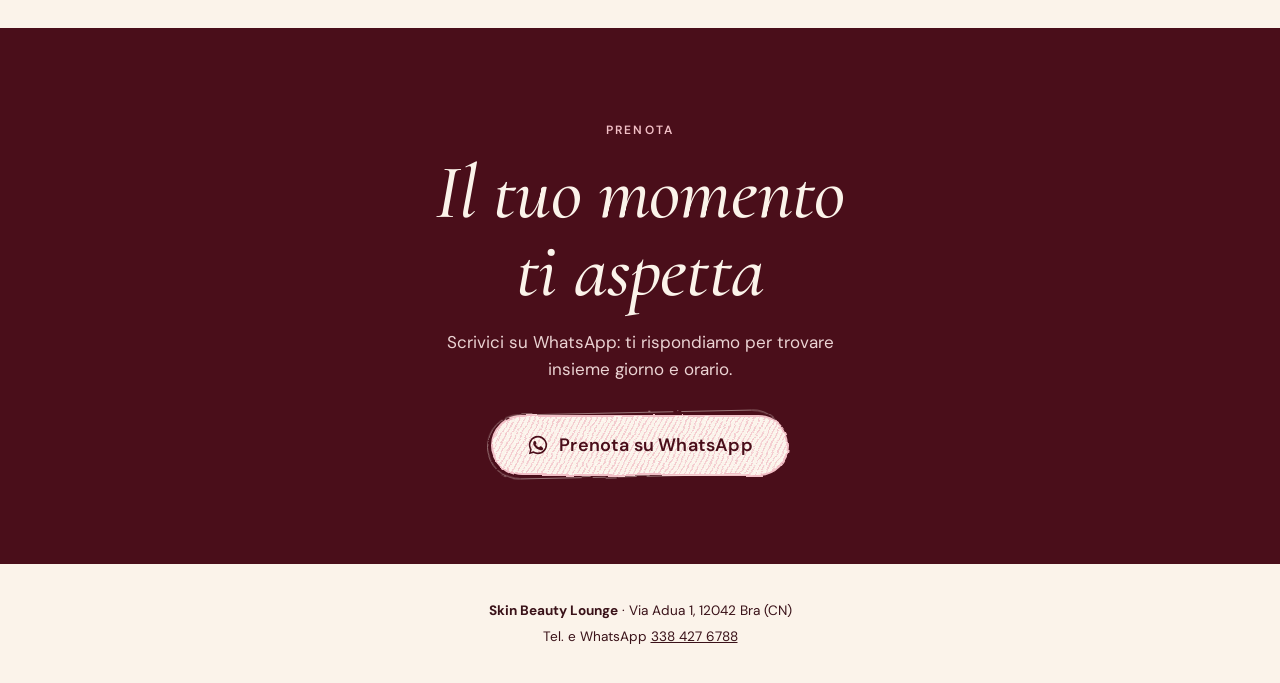
==== commit 1a6eccea: "Pagina presentabile senza dati del centro: listino su richiesta, orari su Google, galleria solo con " ====
--- a/skin-beauty-lounge/index.html
+++ b/skin-beauty-lounge/index.html
@@ -465,7 +465,7 @@
     <div class="listino-head reveal">
       <p class="eyebrow">Trattamenti</p>
       <h2>Il listino</h2>
-      <p class="lead">Viso e corpo. Il dettaglio dei trattamenti e dei prezzi è da confermare con il centro.</p>
+      <p class="lead">Viso e corpo. Scrivici su WhatsApp e ti mandiamo trattamenti e prezzi aggiornati.</p>
     </div>
 
     <div class="scontrino-box reveal">
@@ -478,24 +478,20 @@
         <hr class="sc-sep">
         <p class="sc-cat">VISO</p>
         <hr class="sc-sep">
-        <div class="sc-riga"><span class="nome">[trattamento da confermare]</span><span class="punti"></span><span class="prezzo">[prezzo da confermare]</span></div>
-        <div class="sc-riga"><span class="nome">[trattamento da confermare]</span><span class="punti"></span><span class="prezzo">[prezzo da confermare]</span></div>
-        <div class="sc-riga"><span class="nome">[trattamento da confermare]</span><span class="punti"></span><span class="prezzo">[prezzo da confermare]</span></div>
+        <div class="sc-riga"><span class="nome">Trattamenti viso</span><span class="punti"></span><span class="prezzo">chiedi su WhatsApp</span></div>
 
         <hr class="sc-sep">
         <p class="sc-cat">CORPO</p>
         <hr class="sc-sep">
-        <div class="sc-riga"><span class="nome">[trattamento da confermare]</span><span class="punti"></span><span class="prezzo">[prezzo da confermare]</span></div>
-        <div class="sc-riga"><span class="nome">[trattamento da confermare]</span><span class="punti"></span><span class="prezzo">[prezzo da confermare]</span></div>
-        <div class="sc-riga"><span class="nome">[trattamento da confermare]</span><span class="punti"></span><span class="prezzo">[prezzo da confermare]</span></div>
+        <div class="sc-riga"><span class="nome">Trattamenti corpo</span><span class="punti"></span><span class="prezzo">chiedi su WhatsApp</span></div>
 
         <hr class="sc-sep">
-        <p class="sc-nota">Per informazioni e prenotazioni<br>WhatsApp 338 427 6788</p>
+        <p class="sc-nota">Listino e prenotazioni<br>WhatsApp 338 427 6788</p>
       </div>
     </div>
 
     <div class="listino-cta reveal">
-      <a class="flat js-wa" href="https://wa.me/393384276788?text=Buongiorno%2C%20vorrei%20prenotare%20un%20trattamento" target="_blank" rel="noopener">Chiedi informazioni</a>
+      <a class="flat js-wa" href="https://wa.me/393384276788?text=Buongiorno%2C%20vorrei%20prenotare%20un%20trattamento" target="_blank" rel="noopener">Chiedi il listino</a>
     </div>
   </div>
 </section>
@@ -534,7 +530,7 @@
 </section>
 
 <!-- 4. GALLERIA -->
-<section class="bordeaux" id="galleria">
+<section class="bordeaux" id="galleria" hidden>
   <div class="wrap">
     <div class="reveal">
       <p class="eyebrow">Galleria</p>
@@ -563,7 +559,7 @@
         <dt>Indirizzo</dt>
         <dd>Via Adua 1, 12042 Bra (CN)</dd>
         <dt>Orari</dt>
-        <dd><span class="segnaposto">[orari da confermare]</span></dd>
+        <dd><a href="https://www.google.com/maps/search/?api=1&amp;query=Skin%20Beauty%20Lounge%20Via%20Adua%201%20Bra" target="_blank" rel="noopener">Vedi gli orari aggiornati su Google</a></dd>
         <dt>Telefono e WhatsApp</dt>
         <dd><a href="tel:+393384276788">338 427 6788</a></dd>
       </dl>
@@ -689,6 +685,23 @@
     requestAnimationFrame(giro);
   })();
 
+
+  // Galleria: mostra solo le foto che esistono; se sono meno di 3 la sezione resta nascosta
+  (function () {
+    var sez = document.getElementById('galleria');
+    if (!sez) return;
+    var figs = [].slice.call(sez.querySelectorAll('figure.slot')), ok = 0, fatte = 0;
+    figs.forEach(function (fig) {
+      var img = fig.querySelector('img'), src = img.getAttribute('data-src');
+      img.removeAttribute('data-src');
+      var t = new Image();
+      t.onload = function () { img.src = src; ok++; fine(); };
+      t.onerror = function () { fig.remove(); fine(); };
+      t.src = src;
+    });
+    function fine() { if (++fatte === figs.length && ok >= 3) sez.hidden = false; else if (fatte === figs.length) sez.remove(); }
+  })();
+
   // Foto: carica da foto/; se il file manca, mostra il segnaposto.
   document.querySelectorAll('img[data-src]').forEach(function (img) {
     var box = img.parentNode;
